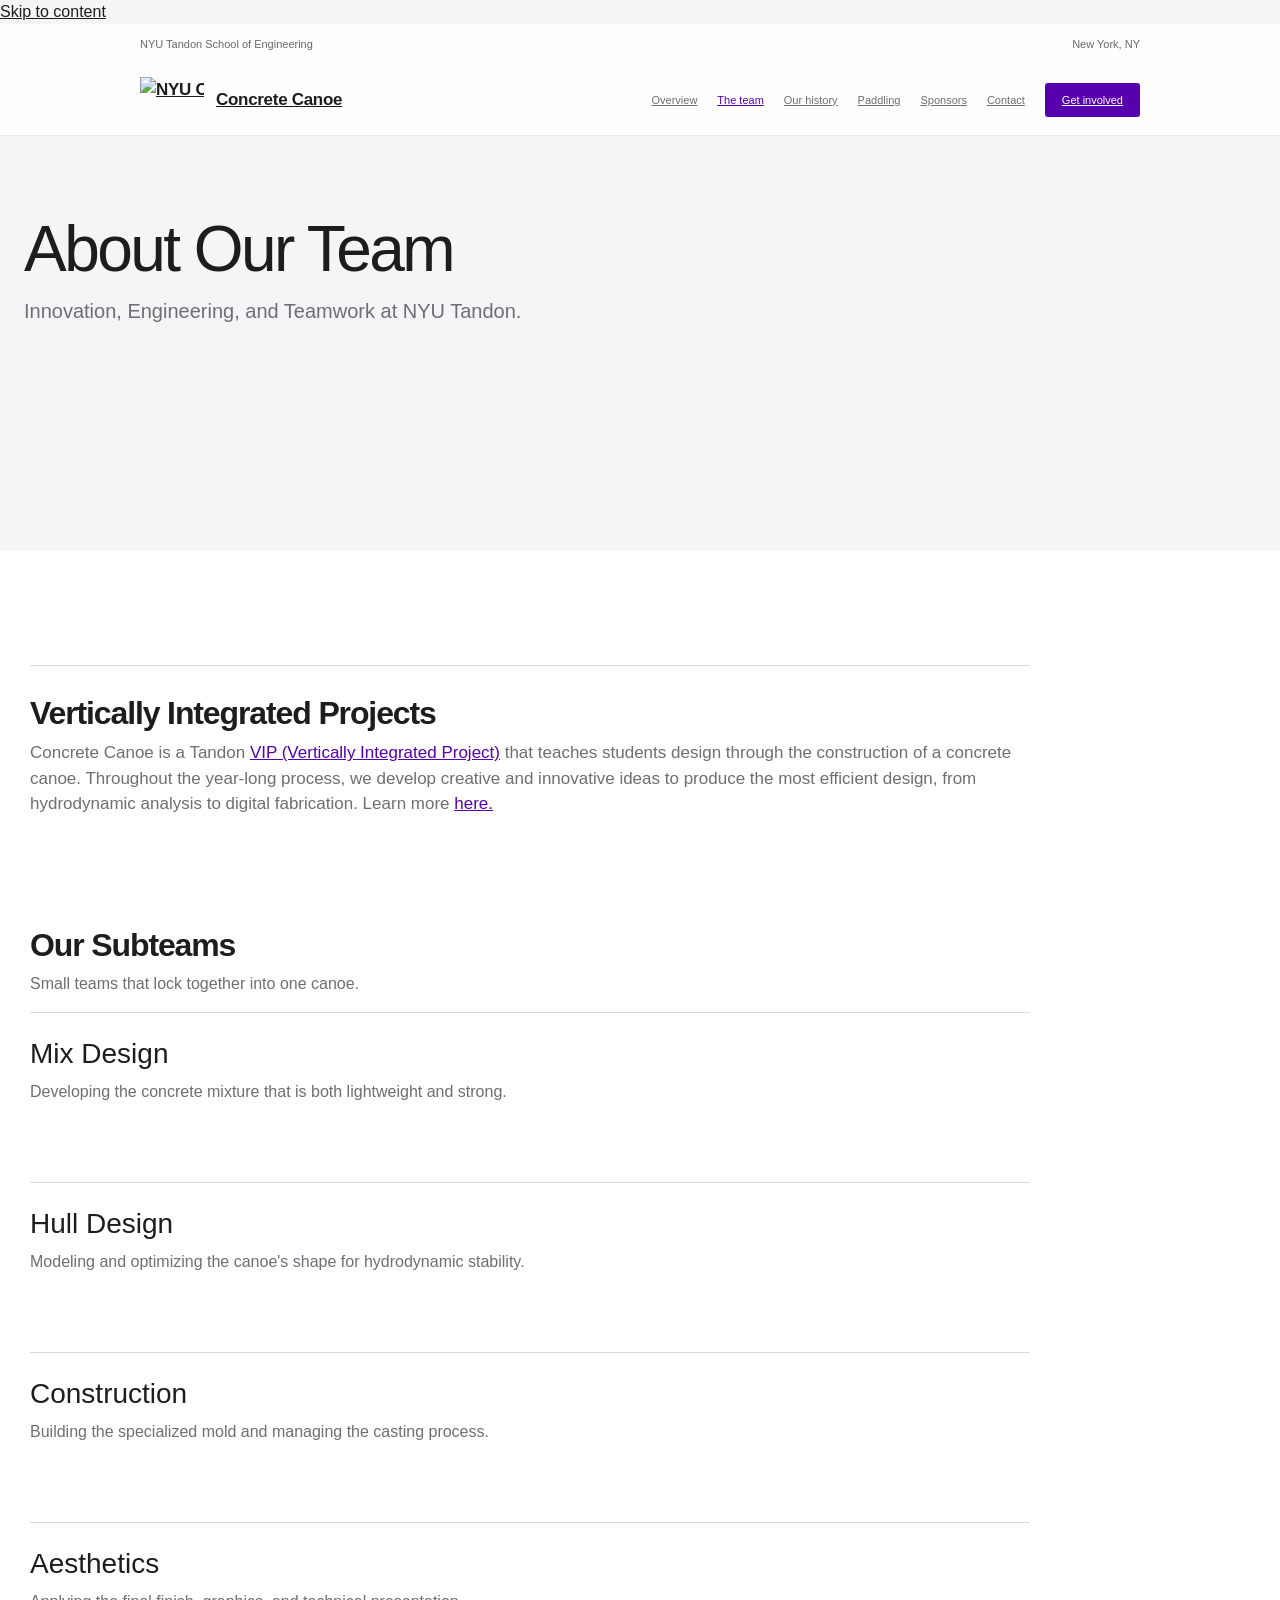
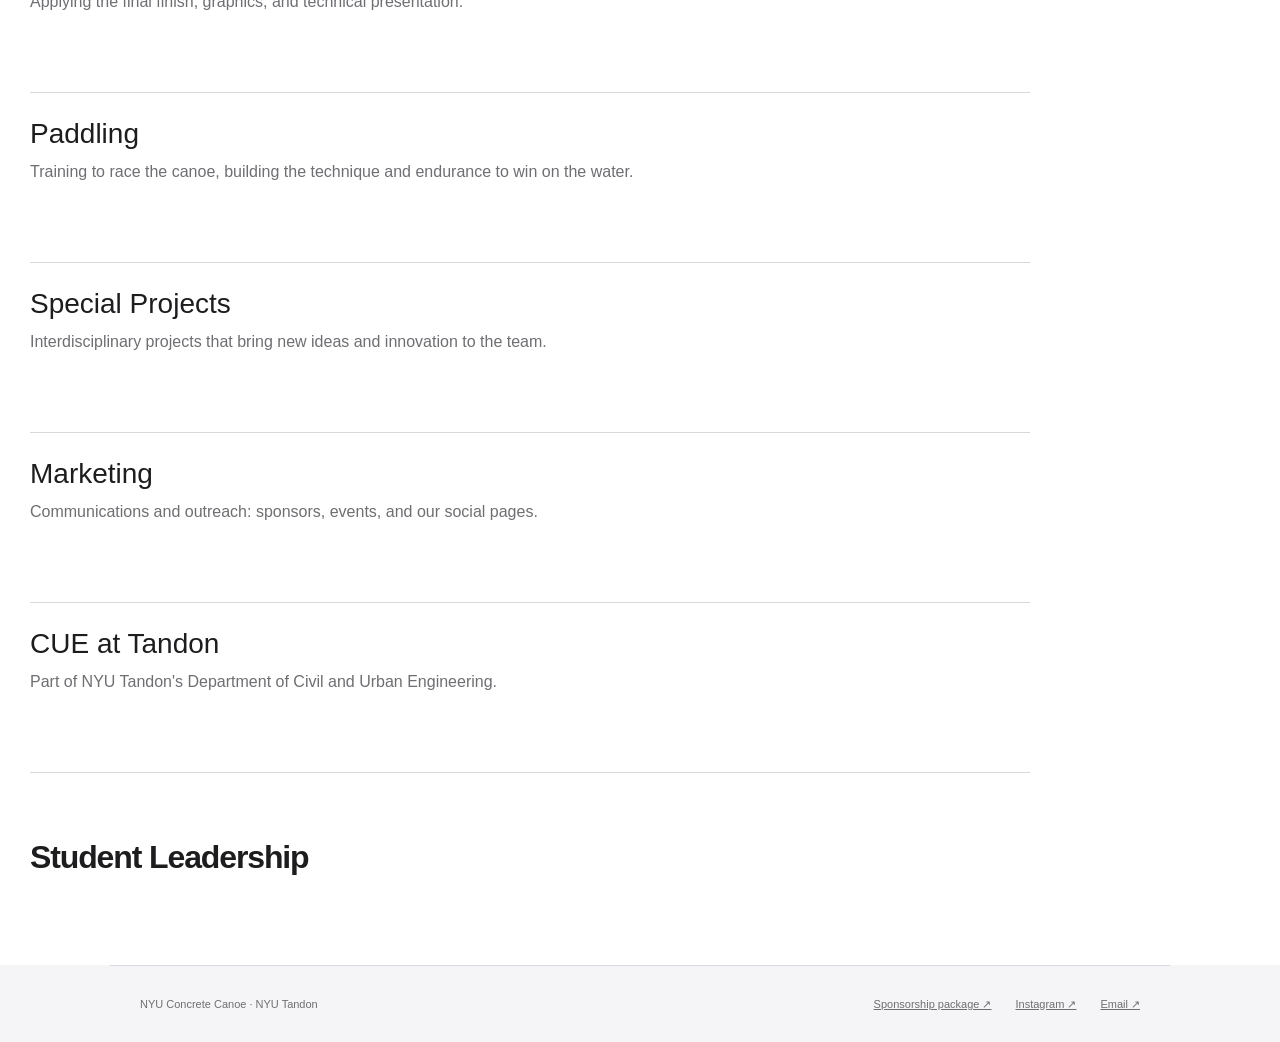
==== about.html @ b156fc3c "Redesign site with blueprint styling and interactive concrete canoe" ====
<!DOCTYPE html>
<html lang="en">

<head>
    <meta charset="utf-8">
    <meta name="viewport" content="width=device-width, initial-scale=1">
    <meta name="author" content="NYU Concrete Canoe Team">
    <meta name="designer" content="Aunirbhan Das">
    <meta name="developer" content="Aunirbhan Das">
    <meta name="description" content="Official website for NYU Concrete Canoe Team">
    <title>About Us | NYU Concrete Canoe</title>
    <link rel="icon" href="assets/img/logo_transparent.png">
    <link rel="apple-touch-icon" href="assets/img/logo_transparent.png">
    <link href="https://cdn.jsdelivr.net/npm/bootstrap@5.3.0/dist/css/bootstrap.min.css" rel="stylesheet">
    <link rel="stylesheet" href="assets/css/style.css?v=3">


<link rel="stylesheet" href="assets/css/redesign.css?v=7">
</head>

<body class="page-other">

    <a class="skip-link" href="#main">Skip to content</a>

    <!-- Navigation -->
    <header class="site-header"><div class="institution"><span>NYU Tandon School of Engineering</span><span>New York, NY</span></div><div class="site-bar"><a class="site-brand" href="index.html"><img src="assets/img/logo_transparent.png" alt="NYU Concrete Canoe team logo" width="64" height="46"><span>Concrete Canoe</span></a><nav class="site-nav" aria-label="Main navigation"><a href="index.html">Overview</a><a href="about.html" aria-current="page">The team</a><a href="timeline.html">Our history</a><a href="paddling-improvement.html">Paddling</a><a href="sponsors.html">Sponsors</a><a href="contact.html">Contact</a></nav><a class="site-join" href="mailto:nyuconcretecanoe@gmail.com">Get involved</a><details class="mobile-menu"><summary>Menu</summary><nav aria-label="Mobile navigation"><a href="index.html">Overview</a><a href="about.html" aria-current="page">The team</a><a href="timeline.html">Our history</a><a href="paddling-improvement.html">Paddling</a><a href="sponsors.html">Sponsors</a><a href="contact.html">Contact</a></nav></details></div></header>

    <main id="main">
        <!-- Hero Header (Top 2/3 transparent) -->
        <section class="hero">
            <h1>About Our Team</h1>
            <p>Innovation, Engineering, and Teamwork at NYU Tandon.</p>
        </section>

        <!-- Parallax Content Screen -->
        <div class="parallax-section">
            <div class="content-wrapper">
                <!-- General Overview -->
                <section style="margin-top: 4rem;">
                    <div class="card">
                        <h2>Vertically Integrated Projects</h2>
                        <p>Concrete Canoe is a Tandon <a
                                href="https://engineering.nyu.edu/research/student-research/vertically-integrated-projects/vip-teams">VIP
                                (Vertically Integrated Project)</a> that teaches students design through the
                            construction of a concrete canoe. Throughout the year-long process, we develop creative and
                            innovative ideas to produce the most efficient design, from hydrodynamic analysis to digital
                            fabrication. Learn more <a
                                href="https://engineering.nyu.edu/research/student-research/vertically-integrated-projects/vip-teams/nyu-concrete-canoe">here.</a>
                        </p>
                    </div>
                </section>

                <!-- Subteams: muted purple blocks (see .puzzle-grid). -->
                <section id="subteams">
                    <h2>Our Subteams</h2>
                    <p class="subteams-lead">Small teams that lock together into one canoe.</p>
                    <div class="puzzle-grid">
                        <div class="puzzle-piece">
                            <span class="piece-bg" aria-hidden="true"></span>
                            <div class="piece-body">
                                <h3>Mix Design</h3>
                                <p>Developing the concrete mixture that is both lightweight and strong.</p>
                            </div>
                        </div>
                        <div class="puzzle-piece">
                            <span class="piece-bg" aria-hidden="true"></span>
                            <div class="piece-body">
                                <h3>Hull Design</h3>
                                <p>Modeling and optimizing the canoe's shape for hydrodynamic stability.</p>
                            </div>
                        </div>
                        <div class="puzzle-piece">
                            <span class="piece-bg" aria-hidden="true"></span>
                            <div class="piece-body">
                                <h3>Construction</h3>
                                <p>Building the specialized mold and managing the casting process.</p>
                            </div>
                        </div>
                        <div class="puzzle-piece">
                            <span class="piece-bg" aria-hidden="true"></span>
                            <div class="piece-body">
                                <h3>Aesthetics</h3>
                                <p>Applying the final finish, graphics, and technical presentation.</p>
                            </div>
                        </div>
                        <div class="puzzle-piece">
                            <span class="piece-bg" aria-hidden="true"></span>
                            <div class="piece-body">
                                <h3>Paddling</h3>
                                <p>Training to race the canoe, building the technique and endurance to win on the water.</p>
                            </div>
                        </div>
                        <div class="puzzle-piece">
                            <span class="piece-bg" aria-hidden="true"></span>
                            <div class="piece-body">
                                <h3>Special Projects</h3>
                                <p>Interdisciplinary projects that bring new ideas and innovation to the team.</p>
                            </div>
                        </div>
                        <div class="puzzle-piece">
                            <span class="piece-bg" aria-hidden="true"></span>
                            <div class="piece-body">
                                <h3>Marketing</h3>
                                <p>Communications and outreach: sponsors, events, and our social pages.</p>
                            </div>
                        </div>
                        <div class="puzzle-piece piece--hero">
                            <span class="piece-bg" aria-hidden="true"></span>
                            <div class="piece-body">
                                <h3>CUE at Tandon</h3>
                                <p>Part of NYU Tandon's Department of Civil and Urban Engineering.</p>
                            </div>
                        </div>
                    </div>
                </section>

                <!-- Faculty Advisor (filled from assets/data/team.json by team.js) -->
                <section id="faculty" hidden>
                    <h2>Faculty Advisor</h2>
                    <div style="max-width: 400px; margin: 0 auto;" id="faculty-container">
                    </div>
                </section>

                <!-- Leadership -->
                <section id="leadership">
                    <h2>Student Leadership</h2>
                    <div class="grid" id="team-container">
                    </div>
                </section>
            </div>
        </div>
    </main>

    <footer class="site-footer"><span>NYU Concrete Canoe · NYU Tandon</span><div><a href="assets/files/sponsorship.pdf" target="_blank" rel="noopener">Sponsorship package ↗</a><a href="https://www.instagram.com/nyuconcretecanoe/">Instagram ↗</a><a href="mailto:nyuconcretecanoe@gmail.com">Email ↗</a></div></footer>


    <script src="https://cdn.jsdelivr.net/npm/bootstrap@5.3.0/dist/js/bootstrap.bundle.min.js"></script>
    <script src="assets/js/team.js?v=3" defer></script>
</body>

</html>
---- assets/css/redesign.css ----
/* Shared visual language from the Coney concept. */
:root{--glass-bg:#fff;--glass-bg-hover:#fafafa;--glass-border:#e5e5e9;--text-light:#1d1d1f;--text-dim:#6e6e73;--shadow:none;--blur-amount:0px}
html{scroll-behavior:smooth;scroll-padding-top:110px}body{background:#f5f5f7;color:#1d1d1f;font-family:-apple-system,BlinkMacSystemFont,'Helvetica Neue',Arial,sans-serif}a,a:visited{color:inherit}a:hover{text-decoration:underline;text-underline-offset:4px}h1,h2,h3,h4,h5,h6{color:#1d1d1f;font-weight:600}p,li{color:#6e6e73;font-weight:400}h1{letter-spacing:-.055em}h2{letter-spacing:-.035em}a:focus-visible,button:focus-visible,input:focus-visible,textarea:focus-visible,summary:focus-visible{outline:2px solid #7d50b6;outline-offset:4px}section{scroll-margin-top:110px}.bg-slideshow{display:none}
.site-header{position:sticky;top:-41px;z-index:1000;background:#ffffffdb;backdrop-filter:blur(20px);border-bottom:1px solid #00000012}.institution{max-width:1060px;margin:auto;padding:12px 30px;display:flex;justify-content:space-between;font-size:11px;color:#68686d;height:41px}.site-bar{max-width:1060px;margin:auto;padding:14px 30px;display:flex;gap:24px;align-items:center;position:relative}.site-brand{font-size:19px;font-weight:600;letter-spacing:-.6px;white-space:nowrap}.site-nav{margin-left:auto;display:flex;gap:20px}.site-header nav{position:static;inset:auto;padding:0;background:none;backdrop-filter:none}.site-nav a{font-size:11px;color:#6e6e73;white-space:nowrap}.site-nav a[aria-current]{color:#5700ad}.site-join,.site-join:visited{background:#5700ad;color:#fff;border-radius:24px;padding:9px 17px;font-size:11px;white-space:nowrap}.site-join:hover{background:#41008a;text-decoration:none}.mobile-menu{display:none}.site-footer{max-width:1060px;margin:auto;display:flex;align-items:center;justify-content:space-between;gap:24px;padding:30px;color:#6e6e73;font-size:11px;border:0;text-align:left}.site-footer div{display:flex;gap:24px}.site-footer a{font-size:11px}.page-other .hero{height:auto;min-height:350px;padding:75px 24px 65px;text-shadow:none}.page-other .hero h1{font-size:clamp(42px,6vw,76px)}.page-other .hero p{font-size:20px;max-width:650px}.parallax-section{background:#fff;padding:50px 0 80px;min-height:0}.content-wrapper{max-width:1060px;padding:0 30px}.page-other section{margin-bottom:65px}.page-other section:last-child{margin-bottom:0}.card{box-shadow:none;border:1px solid #e5e5e9;background:#f5f5f7;animation:none;padding:36px;border-radius:18px}.card:hover{background:#f5f5f7;border-color:#dedee3}.card p{font-size:17px}.card a:not(.btn){color:#5700ad}.card h2{font-size:32px}.card h3{font-size:23px}.btn,.btn:visited,.button,.button:visited{background:#5700ad!important;color:#fff!important;border:0;font-weight:500}.btn:hover,.button:hover{background:#41008a!important;color:#fff!important}.btn{padding:12px 24px;font-size:14px}.card-front,.card-back{background:#f5f5f7;border-color:#e5e5e9;box-shadow:none}.card-back p,.card-back h3{color:#1d1d1f}.card-back p[style]{color:#5700ad!important}.tag,.timeline-year{background:#eee9f5;color:#5700ad;border-color:#e1d7ec}.news-card{background:#f5f5f7;border-color:#e5e5e9;box-shadow:none}.news-card:hover{background:#f5f5f7;border-color:#dedee3}.news-date,.news-section-heading{color:#6e6e73}.news-list li::before{background:#5700ad}.news-link{color:#5700ad!important;border-color:#5700ad}.news-rail:focus-visible,.t-rail:focus-visible{outline-color:#5700ad}.news-card h3{font-size:22px}.news-card p{font-size:15px}.news-card .news-list li{font-size:14px}.news-rail{scrollbar-width:thin;scrollbar-color:#c3b1d6 transparent}.news-rail::-webkit-scrollbar{display:block;height:5px}.puzzle-grid{gap:1px}.piece-bg{background:#eee9f5!important}.piece-body h3{color:#40235f}.piece-body p{color:#635572}.puzzle-piece{animation:none}.card input:not([type=hidden]):not([type=checkbox]),.card textarea{background:#fff!important;border:1px solid #d2d2d7!important;color:#1d1d1f!important}.card input::placeholder,.card textarea::placeholder{color:#86868b}.t-stop::before{background:#d2c4e0!important}.t-marker-year{background:#eee9f5;border-color:#e1d7ec;color:#5700ad}.t-marker::after{background:#5700ad;box-shadow:0 0 0 5px #fff}.t-stop.is-current .t-marker-year{background:#5700ad;color:#fff;border-color:#5700ad}.t-media--empty span{color:#6e6e73}.t-card:hover{border-color:#d2c4e0}.page-home .product-sticky{top:62px}.page-home .product-heading h1{font-weight:600}.page-home .content{padding-top:85px}.page-home .engineering h3{text-align:left}.page-home .product-caption{font-weight:400}.page-home .content .inner>.intro p{font-size:20px}
@media(max-width:900px){.site-nav{display:none}.site-join{margin-left:auto}.mobile-menu{display:block}.mobile-menu summary{font-size:12px;cursor:pointer;padding:8px 0}.mobile-menu nav{position:absolute;top:100%;left:0;right:0;background:#fff;padding:20px 30px;display:grid;gap:18px;border-bottom:1px solid #e5e5e9;box-shadow:0 15px 20px #00000008}.mobile-menu nav a{font-size:14px}.site-footer{align-items:flex-start;flex-direction:column}.site-footer div{flex-wrap:wrap;gap:18px}}
@media(max-width:700px){.institution{padding-inline:22px;font-size:10px}.site-bar{padding-inline:22px;gap:16px}.site-brand{font-size:17px}.site-join{font-size:10px;padding:8px 12px}.page-other .hero{min-height:280px;padding:55px 22px 40px}.page-other .hero p{font-size:17px}.content-wrapper{padding:0 22px}.card{padding:25px}.grid{grid-template-columns:minmax(0,1fr)}.page-other section{margin-bottom:45px}.parallax-section{padding-top:20px}.site-footer{padding-inline:22px}.page-home .product-sticky{top:59px}.page-home .content{padding-top:55px}.page-home .intro h2{font-size:36px}.page-home .content .inner>.intro p{font-size:18px}}
@media(prefers-reduced-motion:reduce){html{scroll-behavior:auto}.page-home .product-sticky{position:static}}
.page-home .intro h2,.page-home .intro p{text-align:left}.page-home .home-section>p{max-width:680px;font-size:18px;line-height:1.6}.page-home .home-section>a:not(.button){color:#5700ad}.site-header a{font-weight:500}.site-header .site-brand{font-weight:600}

/* Editorial engineering layout: flat surfaces, fine rules, measured labels. */
:root{--technical-font:'SFMono-Regular',Consolas,'Liberation Mono',monospace;--rule:#d8d8dd}
.site-brand{display:flex;align-items:center;gap:12px;font-size:17px;letter-spacing:-.3px}
.site-brand img{display:block;width:64px;height:46px;object-fit:contain;flex:none}
.site-bar{padding-block:12px;gap:20px}
.site-join{border-radius:3px}
.page-home .product-sticky{top:72px}
.page-home .product-heading h1{font-size:clamp(64px,8vw,104px);letter-spacing:-.045em;font-weight:500}
.page-other .hero h1{font-size:clamp(40px,5vw,64px);font-weight:500;letter-spacing:-.04em}
.season,.product-caption,.photo figcaption,.news-date,.news-section-heading,.t-marker-year,.timeline-year,.tag,.t-count,.viewer-count{font-family:var(--technical-font);font-weight:400;letter-spacing:.035em}
.season{font-size:11px;text-transform:uppercase}
.product-caption,.photo figcaption{font-size:11px;line-height:1.65;color:#65656b}
.photo figcaption{padding-top:12px;margin-top:0;border-top:1px solid var(--rule)}
.photo img,.carousel-slide img,.simple-carousel,.media-window,.news-embed iframe{border-radius:2px}
.card,.card:hover{border:0;border-top:1px solid var(--rule);border-radius:0;background:transparent;box-shadow:none;padding:28px 0;backdrop-filter:none}
.card h2,.card h3,.card p{text-align:left}
.grid{gap:32px;align-items:start}
.card-front,.card-back{border-radius:0;box-shadow:none;border:0;border-top:1px solid var(--rule);background:#fafafa}
.news-card,.news-card:hover{border:0;border-top:1px solid var(--rule);border-radius:0;background:transparent;box-shadow:none;backdrop-filter:none}
.news-body{padding:24px 0}
.news-body--embed{padding:18px 0}
.news-embed{padding:16px 0 0}
.news-image{border-radius:0}
.news-section-heading{font-size:10px}
.news-date{font-size:11px}
.engineering{gap:32px}
.engineering article{padding-top:20px;border-top:1px solid var(--rule)}
.engineering h3{font-weight:500}
.puzzle-grid{max-width:none;border-radius:0;gap:0;background:transparent;overflow:visible;border-top:1px solid var(--rule)}
.puzzle-piece{min-height:170px;border-bottom:1px solid var(--rule)}
.piece-bg{background:transparent!important}
.piece-body{padding:24px 22px 24px 0;text-align:left;justify-content:flex-start}
.piece-body h3{color:#1d1d1f;font-weight:500;text-align:left}
.piece-body p{color:#6e6e73;text-align:left;line-height:1.6}
.t-card,.t-card:hover{border-radius:0;box-shadow:none;border:0;border-bottom:1px solid var(--rule);background:transparent;backdrop-filter:none}
.t-text{padding-inline:0}
.t-stop.is-current .t-text{padding-inline:0}
.t-marker-year,.timeline-year,.tag{border-radius:2px;background:#f2f2f4;border-color:var(--rule);color:#65656b}
.btn,.button{border-radius:3px}
.site-footer{border-top:1px solid var(--rule)}
@media(max-width:700px){.site-brand{gap:8px;font-size:15px}.site-brand img{width:50px;height:36px}.site-bar{gap:12px}.page-home .product-sticky{top:60px}.page-home .product-heading h1{font-size:76px}.piece-body{padding:22px 16px 22px 0}.card{padding:24px 0}.news-body{padding:20px 0}.site-footer{margin-inline:22px;padding-inline:0}}
@media(max-width:380px){.site-brand span{max-width:90px;white-space:normal;line-height:1.15}.site-join{padding-inline:9px}}
.page-other .content-wrapper>section>h2,.subteams-lead{text-align:left}
#team-container .card img,#faculty-container .card img{border-radius:2px!important}

/* A numbered project log makes the horizontal reading direction explicit. */
.news-heading{display:flex;justify-content:space-between;align-items:flex-end;gap:24px;border-top:1px solid var(--rule);padding-top:20px}
.news-kicker,.news-entry,.news-position{font-family:var(--technical-font);font-size:11px;letter-spacing:.06em;text-transform:uppercase;color:#65656b}
.news-heading h2{margin:10px 0 0;text-align:left}
.news-navigation{display:flex;align-items:center;gap:10px;flex:none}
.news-navigation[hidden]{display:none}
.news-position{margin-right:10px;min-width:54px}
.news-navigation button{width:44px;height:44px;border:1px solid #aaaab2;border-radius:2px;background:#fff;color:#1d1d1f;font-size:22px;cursor:pointer;transition:background .15s}
.news-navigation button:hover:enabled{background:#eee9f5;border-color:#5700ad;color:#5700ad}
.news-navigation button:disabled{opacity:.3;cursor:default}
.page-home .news-instruction{font-size:12px;line-height:1.5;color:#65656b;margin:16px 0 22px;text-align:left}
.news-entry{padding:14px 0;border-bottom:1px solid var(--rule);position:relative}
.news-entry::after{content:'';position:absolute;bottom:-4px;left:0;width:7px;height:7px;border:1px solid #777;background:#fff}
.news-rail{gap:32px;padding-top:0;scroll-snap-type:x mandatory;scrollbar-color:#aaaab2 transparent}
.news-card{flex-basis:min(420px,78vw)}
.news-card--embed{flex-basis:min(552px,84vw)}
.news-card--video{flex-basis:min(560px,84vw)}
@media(max-width:700px){.news-heading{gap:12px;align-items:center}.news-heading h2{font-size:30px}.news-kicker{font-size:9px}.news-navigation{gap:6px}.news-position{margin-right:4px;font-size:10px;min-width:46px}.news-navigation button{width:38px;height:38px}.news-rail{gap:24px}}
.page-home .home-section>p.news-instruction{font-size:12px;line-height:1.5;max-width:none}
.product-render canvas{cursor:grab;touch-action:pan-y;user-select:none;-webkit-user-select:none}
.product-render canvas.is-grabbing{cursor:grabbing}
.product-render canvas:focus-visible{outline:2px solid #7d50b6;outline-offset:-4px}

/* Drawing-sheet hero. The original team mark and interactive hull are retained. */
.page-home{background:#f5f4f0}
.page-home .product-story{height:auto;margin:18px 26px 0;padding-bottom:18px;border-bottom:1px solid #b9b9b6}
.page-home .product-sticky{position:relative;top:auto;border:1px solid #999b99;min-height:620px;background-color:#f5f4f0;background-image:linear-gradient(#747b8410 1px,transparent 1px),linear-gradient(90deg,#747b8410 1px,transparent 1px),linear-gradient(#747b8408 1px,transparent 1px),linear-gradient(90deg,#747b8408 1px,transparent 1px);background-size:80px 80px,80px 80px,16px 16px,16px 16px}
.page-home .product-sticky::before,.page-home .product-sticky::after{content:'+';position:absolute;font:18px var(--technical-font);color:#777;pointer-events:none;left:8px;top:5px}
.page-home .product-sticky::after{left:auto;right:8px;top:auto;bottom:5px}
.page-home .product-heading{text-align:left;padding:26px 30px 0}
.page-home .product-heading h1{text-align:left;margin-top:12px;font-size:clamp(70px,8vw,112px)}
.page-home .season{color:#56595b}
.page-home .product-render{height:clamp(300px,44vw,480px);margin-top:-25px}
.page-home .product-caption{margin:0 24px 22px;color:#53565a}
.drawing-bottom{margin:0 30px 20px;display:flex;justify-content:space-between;align-items:end;gap:24px;text-align:left}
.drawing-views{display:flex;gap:8px;flex-wrap:wrap}
.drawing-views button{padding:9px 14px;background:#f5f4f0;border:1px solid #979a99;color:#444;font:11px var(--technical-font);cursor:pointer}
.drawing-views button[aria-pressed=true]{border-color:#5700ad;color:#5700ad;background:#f3eef7}
.drawing-views button:hover{background:#eae8e5}
.drawing-title{display:grid;grid-template-columns:auto auto auto;border:1px solid #979a99;font:10px var(--technical-font);text-transform:uppercase;letter-spacing:.06em;background:#f5f4f0}
.drawing-title span{padding:10px 14px;border-right:1px solid #979a99;font-weight:400}
.drawing-title span:nth-child(3){border-right:0}
.drawing-title small{grid-column:1/-1;border-top:1px solid #979a99;text-align:center;padding:7px;font-size:9px}
.page-home .content{margin-top:18px;background:#fff}
@media(max-width:700px){.page-home .product-story{margin:12px 12px 0}.page-home .product-sticky{min-height:0}.page-home .product-heading{padding:26px 20px 0}.page-home .product-heading h1{font-size:72px}.page-home .product-render{height:320px;margin-top:0}.page-home .product-caption{font-size:10px;margin-inline:20px}.drawing-bottom{margin-inline:20px;flex-direction:column;align-items:stretch;gap:20px}.drawing-views button{flex:1;padding:10px}.drawing-title span{padding:9px;font-size:9px}}
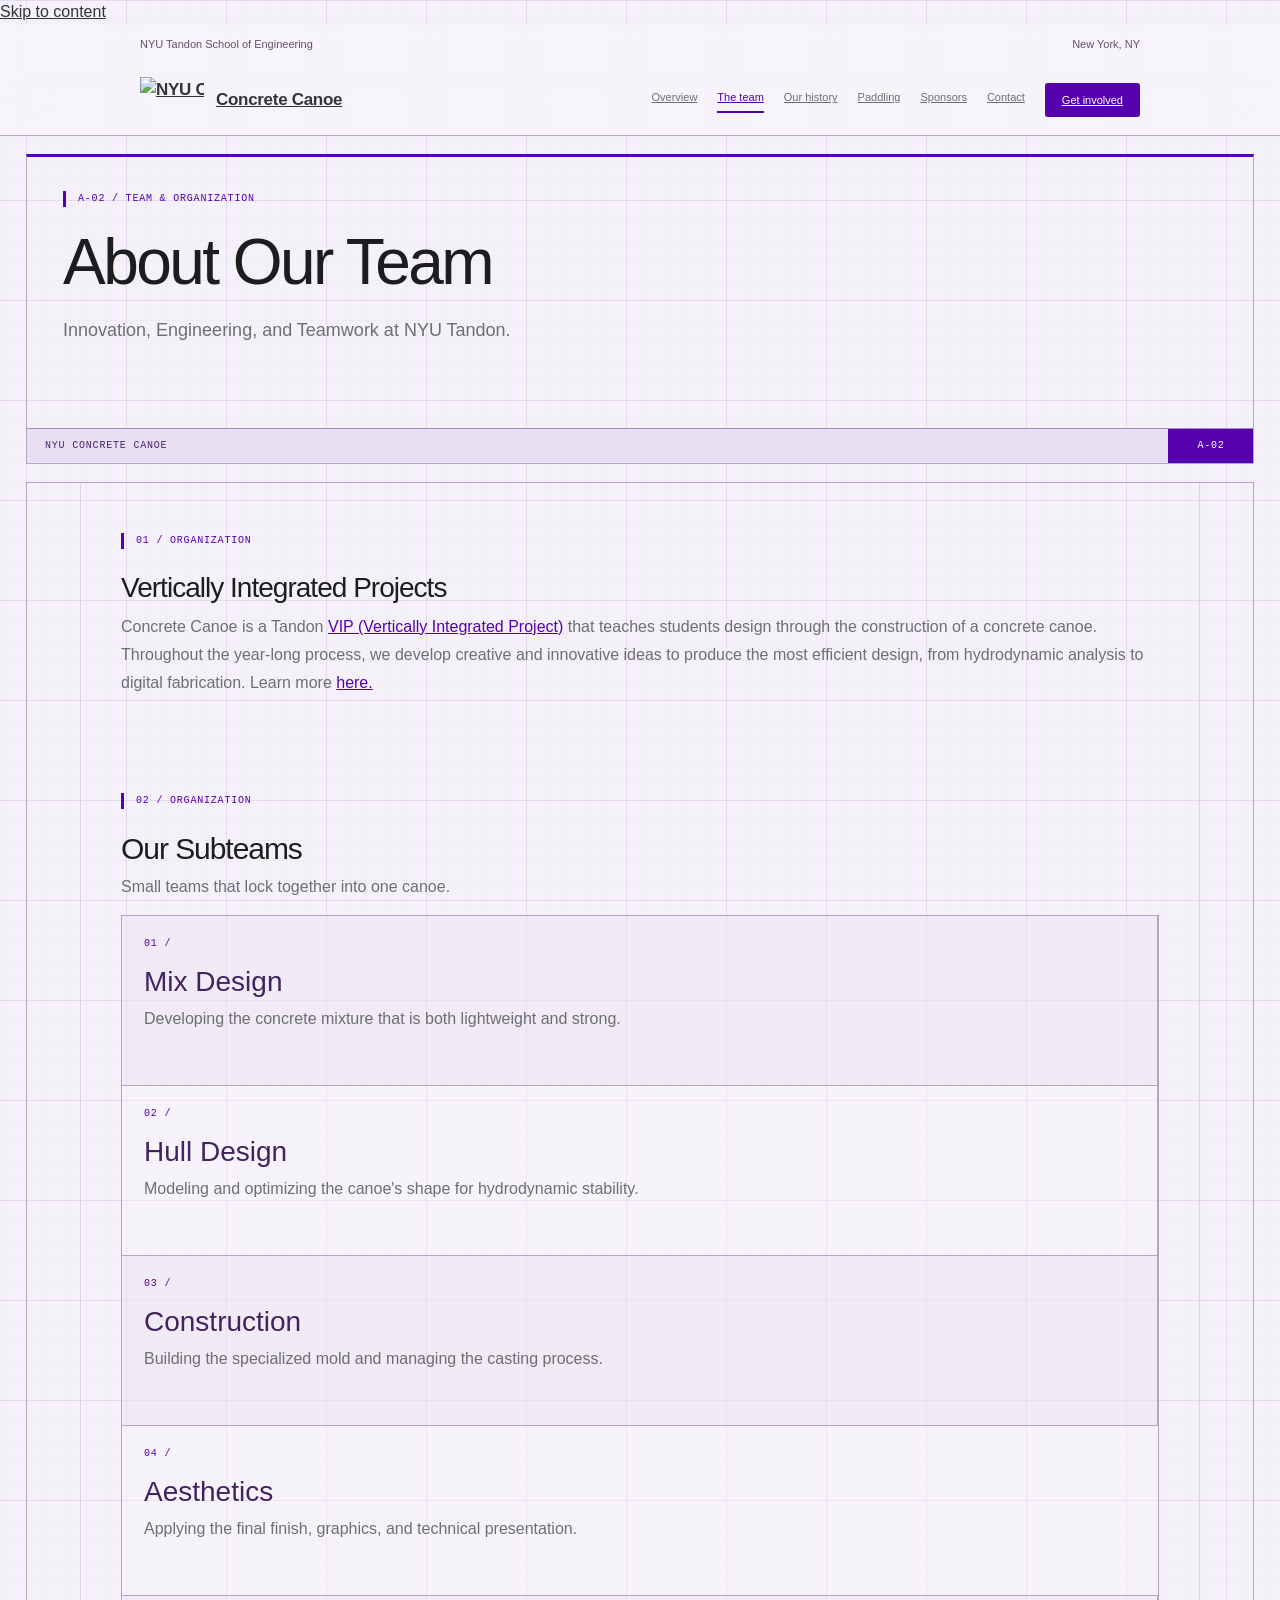
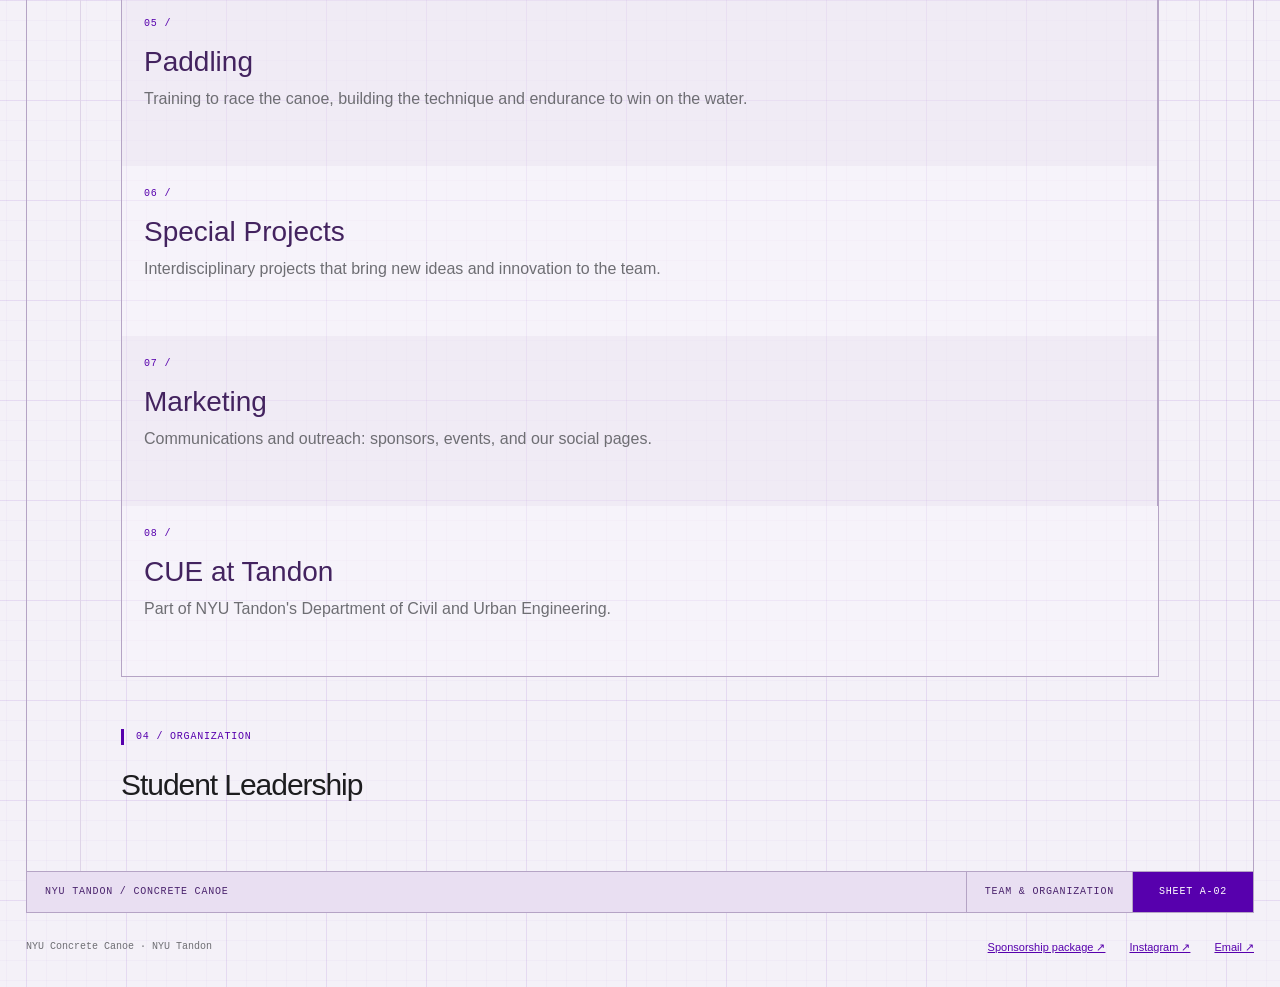
==== commit 0e20fff5: "Extend purple blueprint design across site and update team roster" ====
--- a/about.html
+++ b/about.html
@@ -16,6 +16,7 @@
 
 
 <link rel="stylesheet" href="assets/css/redesign.css?v=7">
+<link rel="stylesheet" href="assets/css/blueprint.css?v=3">
 </head>
 
 <body class="page-other">
@@ -27,10 +28,10 @@
 
     <main id="main">
         <!-- Hero Header (Top 2/3 transparent) -->
-        <section class="hero">
+        <section class="hero blueprint-hero"><div class="sheet-label">A-02 / Team & organization</div>
             <h1>About Our Team</h1>
             <p>Innovation, Engineering, and Teamwork at NYU Tandon.</p>
-        </section>
+        <div class="sheet-hero-meta"><span>NYU Concrete Canoe</span><span>A-02</span></div></section>
 
         <!-- Parallax Content Screen -->
         <div class="parallax-section">
@@ -38,7 +39,7 @@
                 <!-- General Overview -->
                 <section style="margin-top: 4rem;">
                     <div class="card">
-                        <h2>Vertically Integrated Projects</h2>
+                        <div class="sheet-label">01 / Organization</div><h2>Vertically Integrated Projects</h2>
                         <p>Concrete Canoe is a Tandon <a
                                 href="https://engineering.nyu.edu/research/student-research/vertically-integrated-projects/vip-teams">VIP
                                 (Vertically Integrated Project)</a> that teaches students design through the
@@ -52,7 +53,7 @@
 
                 <!-- Subteams: muted purple blocks (see .puzzle-grid). -->
                 <section id="subteams">
-                    <h2>Our Subteams</h2>
+                    <div class="sheet-label">02 / Organization</div><h2>Our Subteams</h2>
                     <p class="subteams-lead">Small teams that lock together into one canoe.</p>
                     <div class="puzzle-grid">
                         <div class="puzzle-piece">
@@ -116,14 +117,14 @@
 
                 <!-- Faculty Advisor (filled from assets/data/team.json by team.js) -->
                 <section id="faculty" hidden>
-                    <h2>Faculty Advisor</h2>
+                    <div class="sheet-label">03 / Organization</div><h2>Faculty Advisor</h2>
                     <div style="max-width: 400px; margin: 0 auto;" id="faculty-container">
                     </div>
                 </section>
 
                 <!-- Leadership -->
                 <section id="leadership">
-                    <h2>Student Leadership</h2>
+                    <div class="sheet-label">04 / Organization</div><h2>Student Leadership</h2>
                     <div class="grid" id="team-container">
                     </div>
                 </section>
@@ -131,7 +132,7 @@
         </div>
     </main>
 
-    <footer class="site-footer"><span>NYU Concrete Canoe · NYU Tandon</span><div><a href="assets/files/sponsorship.pdf" target="_blank" rel="noopener">Sponsorship package ↗</a><a href="https://www.instagram.com/nyuconcretecanoe/">Instagram ↗</a><a href="mailto:nyuconcretecanoe@gmail.com">Email ↗</a></div></footer>
+    <div class="sheet-end"><span>NYU Tandon / Concrete Canoe</span><span>Team & organization</span><span>Sheet A-02</span></div><footer class="site-footer"><span>NYU Concrete Canoe · NYU Tandon</span><div><a href="assets/files/sponsorship.pdf" target="_blank" rel="noopener">Sponsorship package ↗</a><a href="https://www.instagram.com/nyuconcretecanoe/">Instagram ↗</a><a href="mailto:nyuconcretecanoe@gmail.com">Email ↗</a></div></footer>
 
 
     <script src="https://cdn.jsdelivr.net/npm/bootstrap@5.3.0/dist/js/bootstrap.bundle.min.js"></script>
--- a/assets/css/redesign.css
+++ b/assets/css/redesign.css
@@ -98,3 +98,12 @@
 .page-home .content{margin-top:18px;background:#fff}
 @media(max-width:700px){.page-home .product-story{margin:12px 12px 0}.page-home .product-sticky{min-height:0}.page-home .product-heading{padding:26px 20px 0}.page-home .product-heading h1{font-size:72px}.page-home .product-render{height:320px;margin-top:0}.page-home .product-caption{font-size:10px;margin-inline:20px}.drawing-bottom{margin-inline:20px;flex-direction:column;align-items:stretch;gap:20px}.drawing-views button{flex:1;padding:10px}.drawing-title span{padding:9px;font-size:9px}}
 
+
+/* Public introduction: no unreleased hull visualization or project name. */
+.page-home .public-intro{min-height:540px;display:flex;flex-direction:column;justify-content:space-between}
+.page-home .public-intro .product-heading{padding:45px 36px}
+.page-home .public-intro h1{font-size:clamp(56px,7vw,88px);line-height:1.02;letter-spacing:-.045em;margin:24px 0}
+.public-intro-copy{max-width:490px;font-size:19px;line-height:1.6;text-align:left}
+.public-intro .drawing-title{grid-template-columns:auto auto}
+.public-intro .drawing-title span:nth-child(2){border-right:0}
+@media(max-width:700px){.page-home .public-intro{min-height:0}.page-home .public-intro .product-heading{padding:32px 22px}.public-intro-copy{font-size:17px}}
--- a/assets/css/blueprint.css
+++ b/assets/css/blueprint.css
@@ -0,0 +1,160 @@
+/* Shared drawing-sheet system beyond the interactive hull hero. */
+:root{--sheet-paper:#f5f4f0;--sheet-ink:#303536;--sheet-rule:#b8bcb8;--sheet-fine:#d8dbd5;--sheet-grid:linear-gradient(#747b840c 1px,transparent 1px),linear-gradient(90deg,#747b840c 1px,transparent 1px)}
+body.page-home,body.page-other{background:var(--sheet-paper);color:var(--sheet-ink)}
+.sheet-label,.sheet-hero-meta,.sheet-end{font:10px/1.6 var(--technical-font);text-transform:uppercase;letter-spacing:.08em;color:#5a6260}
+.sheet-label{display:block;margin-bottom:22px;text-align:left}
+/* Fine grids are confined to titles and margins; reading areas stay quiet. */
+.page-other .blueprint-hero{position:relative;align-items:flex-start;margin:18px 26px 0;min-height:310px;padding:34px 36px 68px;border:1px solid #999b99;background-color:var(--sheet-paper);background-image:var(--sheet-grid);background-size:20px 20px}
+.blueprint-hero .sheet-label{margin-bottom:22px}
+.page-other .blueprint-hero h1{text-align:left;font-size:clamp(38px,5vw,68px);max-width:1000px;line-height:1.06;margin-bottom:20px}
+.page-other .blueprint-hero p{text-align:left;font-size:18px;max-width:720px;margin-bottom:0}
+.sheet-hero-meta{position:absolute;bottom:0;left:0;right:0;display:flex;justify-content:space-between;border-top:1px solid var(--sheet-rule)}
+.sheet-hero-meta span{padding:9px 18px}
+.sheet-hero-meta span:last-child{border-left:1px solid var(--sheet-rule);min-width:85px;text-align:center}
+/* Content sits inside a consistent sheet border, aligned with the hero. */
+.page-home .content,.page-other .parallax-section{margin:18px 26px 0;border:1px solid var(--sheet-rule);background-color:var(--sheet-paper);background-image:var(--sheet-grid);background-size:20px 20px;padding:0;min-height:0}
+.page-home .content .inner,.page-other .content-wrapper{max-width:1120px;margin:0 auto;padding:50px 40px 60px;background:var(--sheet-paper);border-left:1px solid var(--sheet-fine);border-right:1px solid var(--sheet-fine)}
+.page-other .content-wrapper--wide{max-width:none;padding-inline:28px}
+.page-home .intro{gap:60px;margin-bottom:36px}
+.page-home .intro h2{font-size:clamp(32px,4vw,44px);font-weight:500}
+.page-home .intro p{color:#5e6461}
+.page-home .photo{border:1px solid var(--sheet-rule)}
+.page-home .photo img{border-radius:0}
+.page-home .photo figcaption{padding:12px 16px;border-top:1px solid var(--sheet-rule)}
+.discipline-label{margin:44px 0 0}
+.page-home .engineering{padding-top:18px;gap:0;border-bottom:1px solid var(--sheet-rule);counter-reset:discipline}
+.engineering article{padding:24px 24px 28px;border-top:1px solid var(--sheet-rule);border-right:1px solid var(--sheet-rule);counter-increment:discipline}
+.engineering article:first-child{padding-left:0}
+.engineering article:last-child{border-right:0;padding-right:0}
+.engineering article h3::before{content:'0' counter(discipline) ' / ';font:10px var(--technical-font);color:#6d7470;display:block;margin-bottom:18px;letter-spacing:.08em}
+.page-home .home-section{padding-top:44px}
+.page-home .home-section:not(#announcements){margin-top:40px;border-top:1px solid var(--sheet-rule)}
+.page-home .home-section h2{font-size:clamp(28px,3.5vw,38px);font-weight:500}
+.page-home .home-section>p{font-size:17px;line-height:1.7}
+.page-home .support{padding-top:30px;padding-bottom:0}
+.page-home .support p{font-size:16px;max-width:440px}
+.page-home .support .button{font-family:var(--technical-font);font-size:11px}
+/* Components use the same linework and column rhythm as the drawing sheet. */
+.page-other .content-wrapper>section{margin-top:0!important;margin-bottom:52px}
+.page-other .content-wrapper>section:last-child{margin-bottom:0}
+.page-other h2{font-weight:500;font-size:30px}
+.page-other .card{border-top-color:var(--sheet-rule)}
+.page-other .card h2{font-size:28px}
+.page-other .card p{font-size:16px;line-height:1.75}
+.page-other .content-wrapper>section>.card{border-top:0;padding-top:0}
+.page-other .content-wrapper>section>.card>.sheet-label{padding-top:0}
+.page-other .grid{gap:28px;grid-template-columns:repeat(auto-fit,minmax(min(260px,100%),1fr))}
+#team-container .card{margin-bottom:0}
+#team-container .card img{aspect-ratio:4/5;object-fit:cover;border:1px solid var(--sheet-rule)}
+#team-container .card h3{font-size:21px}
+#team-container .card p{font:11px/1.6 var(--technical-font);color:#616862}
+.puzzle-grid{border:1px solid var(--sheet-rule);counter-reset:subteam}
+.puzzle-piece{border-bottom:1px solid var(--sheet-rule);border-right:1px solid var(--sheet-rule);counter-increment:subteam}
+.puzzle-piece:nth-child(4n){border-right:0}
+.puzzle-piece:nth-last-child(-n+4){border-bottom:0}
+.piece-body{padding:22px}
+.piece-body h3::before{content:'0' counter(subteam) ' /';display:block;font:10px var(--technical-font);letter-spacing:.08em;color:#727971;margin-bottom:16px}
+#sponsor-grid{margin-top:32px;gap:20px}
+.card-front,.card-back{border:1px solid var(--sheet-rule);background:#faf9f6}
+.card-back h3{font-size:23px}
+.news-heading{border-top:0;padding-top:0}
+.news-rail{margin-top:26px}
+.news-entry{background-image:repeating-linear-gradient(90deg,transparent,transparent 15px,#a7afa650 15px,#a7afa650 16px);background-size:100% 5px;background-position:left bottom;background-repeat:no-repeat;border-color:var(--sheet-rule)}
+.news-card{border-color:var(--sheet-rule)}
+.news-navigation button{background:var(--sheet-paper);border-color:#8d958d}
+.archive-label{margin-bottom:10px}
+.t-rail{padding-bottom:20px}
+.t-stop::before{background:var(--sheet-rule)!important}
+.t-marker-year{background:var(--sheet-paper);border-color:var(--sheet-rule)}
+.t-marker::after{border-radius:0;width:7px;height:7px;background:#646e66;box-shadow:0 0 0 5px var(--sheet-paper)}
+.t-card{border:1px solid var(--sheet-rule);background:var(--sheet-paper)}
+.t-text,.t-stop.is-current .t-text{padding:22px}
+.t-stop.is-current .t-marker-year{background:#5700ad;color:#fff}
+.tag{background:transparent;border-color:var(--sheet-rule);font-size:10px}
+.card iframe{border:1px solid var(--sheet-rule)!important;border-radius:0!important;background:#fff}
+.media-window{border-radius:0;border-color:var(--sheet-rule)}
+#contactForm{margin-top:24px}
+#contactForm label{font-family:var(--technical-font);font-size:11px!important;text-transform:uppercase;letter-spacing:.04em}
+.card #contactForm input:not([type=hidden]):not([type=checkbox]),.card #contactForm textarea{border-radius:0!important;background:#faf9f6!important;border-color:#b8bcb8!important}
+#contactForm .btn{border-radius:0}
+/* A compact title strip closes every sheet, like a drawing index. */
+.sheet-end{margin:0 26px;display:grid;grid-template-columns:1fr auto auto;border:1px solid var(--sheet-rule);border-top:0}
+.sheet-end span{padding:12px 18px;border-right:1px solid var(--sheet-rule)}
+.sheet-end span:last-child{border-right:0;min-width:120px;text-align:center}
+.site-footer{max-width:none;margin:0 26px;padding:26px 0 32px;border-top:0}
+.site-footer>span{font-family:var(--technical-font);font-size:10px}
+@media(min-width:1600px){.page-home .content .inner,.page-other .content-wrapper:not(.content-wrapper--wide){max-width:1240px;padding-inline:60px}}
+@media(max-width:900px){.page-home .intro{gap:30px}.engineering article{padding-inline:18px}.puzzle-grid{grid-template-columns:repeat(2,1fr)}.puzzle-piece:nth-child(4n){border-right:1px solid var(--sheet-rule)}.puzzle-piece:nth-child(2n){border-right:0}.puzzle-piece:nth-last-child(-n+4){border-bottom:1px solid var(--sheet-rule)}.puzzle-piece:nth-last-child(-n+2){border-bottom:0}}
+@media(max-width:700px){.page-other .blueprint-hero{margin:12px 12px 0;padding:28px 22px 64px;min-height:260px}.blueprint-hero .sheet-label{font-size:9px;letter-spacing:.06em}.page-other .blueprint-hero h1{font-size:38px}.page-other .blueprint-hero p{font-size:16px}.page-home .content,.page-other .parallax-section{margin:12px 12px 0}.page-home .content .inner,.page-other .content-wrapper{padding:30px 20px 38px;border-inline:0}.page-home .engineering{grid-template-columns:1fr;padding-top:14px}.engineering article,.engineering article:first-child,.engineering article:last-child{border-right:0;padding:22px 0}.engineering article h3::before{display:inline;margin-right:10px}.page-home .home-section{padding-top:30px}.page-home .home-section:not(#announcements){margin-top:30px}.page-home .support{gap:20px}.page-other .content-wrapper>section{margin-bottom:36px}.sheet-end{margin-inline:12px;grid-template-columns:1fr auto;font-size:9px}.sheet-end span{padding:10px}.sheet-end span:nth-child(2){display:none}.sheet-end span:last-child{min-width:95px}.site-footer{margin-inline:22px}.page-other .content-wrapper--wide{padding-inline:14px}.piece-body{padding:18px 14px}.piece-body p{font-size:13px}.t-text,.t-stop.is-current .t-text{padding:18px}.page-other .grid{grid-template-columns:minmax(0,1fr)}#team-container{grid-template-columns:repeat(2,minmax(0,1fr));gap:18px}#team-container .card h3{font-size:18px}.sheet-label{font-size:9px}}
+
+/* NYU purple ties the drawing sheets together without tinting body copy. */
+:root{--nyu-purple:#5700ad;--sheet-rule:#b5a4c5;--sheet-fine:#ded4e7;--sheet-grid:linear-gradient(#5700ad0b 1px,transparent 1px),linear-gradient(90deg,#5700ad0b 1px,transparent 1px)}
+.sheet-label,.news-kicker,.season{color:var(--nyu-purple)!important}
+.sheet-label{border-left:3px solid var(--nyu-purple);padding-left:12px}
+.sheet-hero-meta{border-top-color:#a48abf;background:#eee7f4;color:#4a236d}
+.sheet-hero-meta span:last-child{background:var(--nyu-purple);color:#fff;border-left-color:var(--nyu-purple)}
+.page-other .blueprint-hero{border-top:3px solid var(--nyu-purple);border-color:#b5a4c5;border-top-color:var(--nyu-purple)}
+.page-home .product-sticky{border-top:3px solid var(--nyu-purple);border-color:#b5a4c5;border-top-color:var(--nyu-purple);background-image:linear-gradient(#5700ad0e 1px,transparent 1px),linear-gradient(90deg,#5700ad0e 1px,transparent 1px),linear-gradient(#5700ad06 1px,transparent 1px),linear-gradient(90deg,#5700ad06 1px,transparent 1px)}
+.drawing-title{border-color:#a48abf;background:#eee7f4;color:#4a236d}
+.drawing-title span{border-color:#b5a4c5}
+.drawing-title small{border-top-color:#b5a4c5;background:var(--nyu-purple);color:#fff}
+.drawing-views button{border-color:#b5a4c5;color:#4a236d}
+.drawing-views button[aria-pressed=true]{background:var(--nyu-purple);color:#fff;border-color:var(--nyu-purple)}
+.drawing-views button:hover{background:#e8ddf0;color:#5700ad}
+.site-nav a[aria-current=page]{box-shadow:0 2px 0 var(--nyu-purple);padding-bottom:5px}
+.engineering article h3::before,.piece-body h3::before{color:var(--nyu-purple)}
+.puzzle-piece{background:#f0eaf4}
+.puzzle-piece:nth-child(even){background:#f5f1f7}
+.piece-body h3{color:#43235f}
+.news-entry{color:var(--nyu-purple);border-bottom-color:#b5a4c5}
+.news-entry::after{border-color:var(--nyu-purple);background:var(--nyu-purple)}
+.news-position{color:var(--nyu-purple)}
+.news-navigation button{border-color:#a48abf;color:var(--nyu-purple)}
+.news-navigation button:enabled:hover{background:var(--nyu-purple);color:#fff}
+.t-marker-year{color:var(--nyu-purple);border-color:#b5a4c5}
+.t-marker::after{background:var(--nyu-purple)}
+.page-home .support{border-top:2px solid var(--nyu-purple)!important}
+.sheet-end{background:#eee7f4;color:#4a236d}
+.sheet-end span:last-child{background:var(--nyu-purple);color:#fff}
+#contactForm label{color:#4a236d!important}
+#contactForm input:focus,#contactForm textarea:focus{border-color:var(--nyu-purple)!important}
+.site-footer a{color:#5700ad}
+
+/* Continuous drafting paper, including the reading areas and page gutters. */
+:root{
+  --sheet-paper:#f4f1f8;
+  --draft-grid:linear-gradient(#5700ad12 1px,transparent 1px),linear-gradient(90deg,#5700ad12 1px,transparent 1px),linear-gradient(#5700ad06 1px,transparent 1px),linear-gradient(90deg,#5700ad06 1px,transparent 1px);
+  --draft-grid-size:100px 100px,100px 100px,20px 20px,20px 20px;
+}
+body.page-home,body.page-other{
+  background-color:var(--sheet-paper);
+  background-image:var(--draft-grid);
+  background-size:var(--draft-grid-size);
+  background-position:26px 0;
+}
+.page-home .content,.page-other .parallax-section{
+  background:transparent;
+}
+.page-home .content .inner,.page-other .content-wrapper{
+  background:transparent;
+}
+.page-other .blueprint-hero,.page-home .product-sticky{
+  background-color:transparent;
+  background-image:var(--draft-grid);
+  background-size:var(--draft-grid-size);
+}
+.site-header{background:#f7f4fbeF;border-bottom-color:#b5a4c5}
+.institution{color:#60526d}
+.site-footer{background:transparent}
+.puzzle-piece{background:#eee6f480}
+.puzzle-piece:nth-child(even){background:#f7f3fa70}
+.news-card,.news-card:hover{background:#f8f5fb80}
+.news-body{padding-inline:12px}
+.news-body--embed{padding-inline:12px}
+.card-front,.card-back{background:#f7f3fa}
+.sheet-end,.sheet-hero-meta,.drawing-title{background:#e9dff2}
+.drawing-views button{background:#f7f3fa}
+.drawing-views button[aria-pressed=true]{background:#5700ad;color:#fff}
+@media(max-width:700px){body.page-home,body.page-other{background-position:12px 0}.news-body,.news-body--embed{padding-inline:10px}}
+/* Inherit one continuous grid rather than overlaying two misaligned grids. */
+.page-other .blueprint-hero,.page-home .product-sticky{background-image:none}
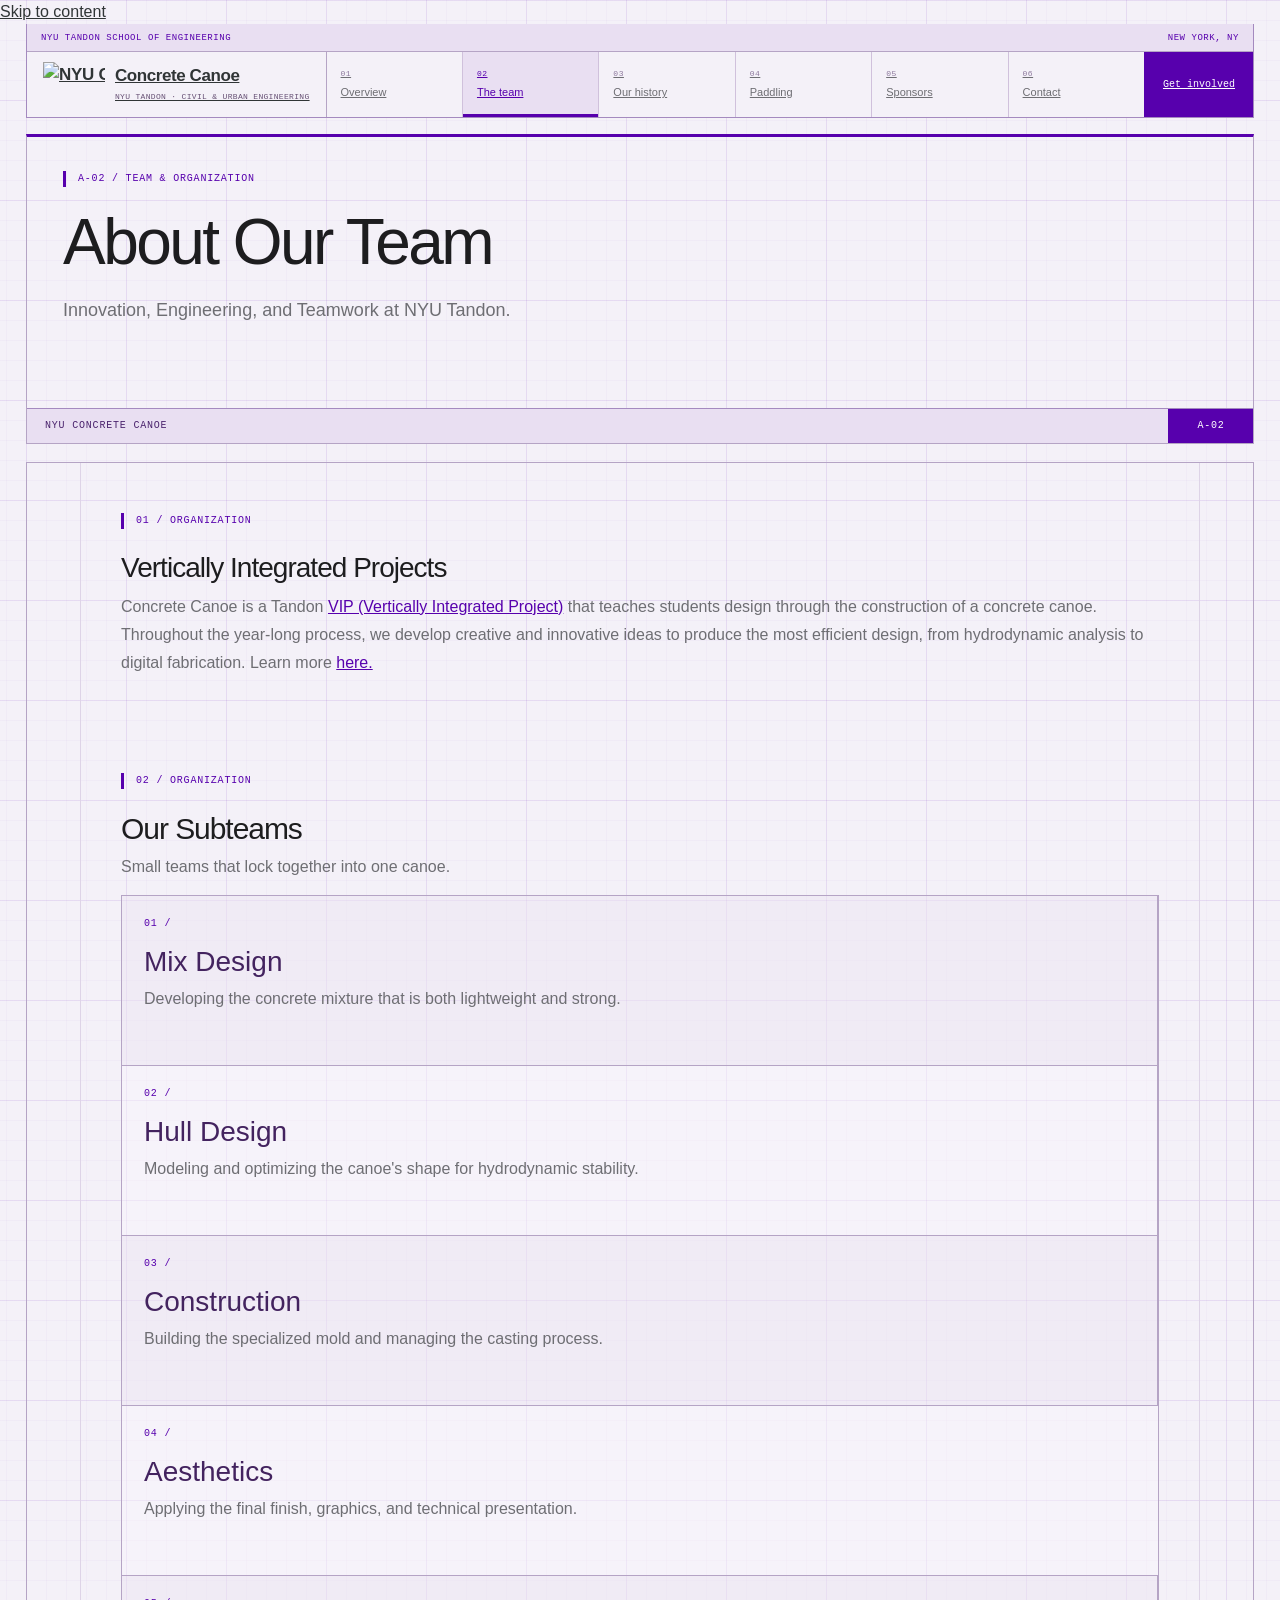
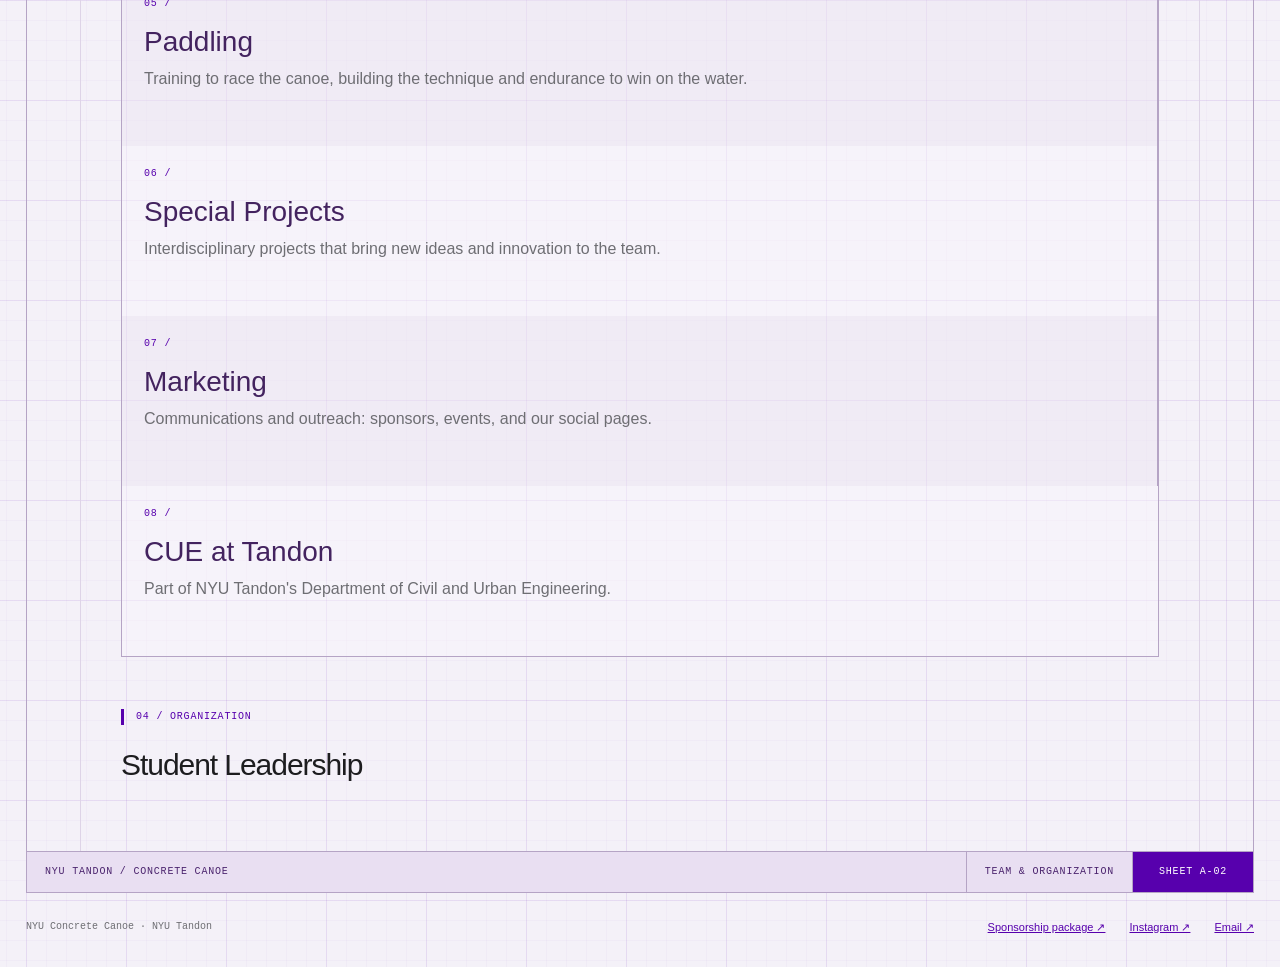
==== commit fbc021e4: "Align header with blueprint design and preserve vertical page scrolling" ====
--- a/about.html
+++ b/about.html
@@ -16,7 +16,7 @@
 
 
 <link rel="stylesheet" href="assets/css/redesign.css?v=7">
-<link rel="stylesheet" href="assets/css/blueprint.css?v=3">
+<link rel="stylesheet" href="assets/css/blueprint.css?v=4">
 </head>
 
 <body class="page-other">
@@ -24,7 +24,7 @@
     <a class="skip-link" href="#main">Skip to content</a>
 
     <!-- Navigation -->
-    <header class="site-header"><div class="institution"><span>NYU Tandon School of Engineering</span><span>New York, NY</span></div><div class="site-bar"><a class="site-brand" href="index.html"><img src="assets/img/logo_transparent.png" alt="NYU Concrete Canoe team logo" width="64" height="46"><span>Concrete Canoe</span></a><nav class="site-nav" aria-label="Main navigation"><a href="index.html">Overview</a><a href="about.html" aria-current="page">The team</a><a href="timeline.html">Our history</a><a href="paddling-improvement.html">Paddling</a><a href="sponsors.html">Sponsors</a><a href="contact.html">Contact</a></nav><a class="site-join" href="mailto:nyuconcretecanoe@gmail.com">Get involved</a><details class="mobile-menu"><summary>Menu</summary><nav aria-label="Mobile navigation"><a href="index.html">Overview</a><a href="about.html" aria-current="page">The team</a><a href="timeline.html">Our history</a><a href="paddling-improvement.html">Paddling</a><a href="sponsors.html">Sponsors</a><a href="contact.html">Contact</a></nav></details></div></header>
+    <header class="site-header"><div class="institution"><span>NYU Tandon School of Engineering</span><span>New York, NY</span></div><div class="site-bar"><a class="site-brand" href="index.html"><img src="assets/img/logo_transparent.png" alt="NYU Concrete Canoe team logo" width="64" height="46"><span class="brand-title">Concrete Canoe<small>NYU Tandon · Civil &amp; Urban Engineering</small></span></a><nav class="site-nav" aria-label="Main navigation"><a href="index.html"><span class="nav-index" aria-hidden="true">01</span>Overview</a><a href="about.html" aria-current="page"><span class="nav-index" aria-hidden="true">02</span>The team</a><a href="timeline.html"><span class="nav-index" aria-hidden="true">03</span>Our history</a><a href="paddling-improvement.html"><span class="nav-index" aria-hidden="true">04</span>Paddling</a><a href="sponsors.html"><span class="nav-index" aria-hidden="true">05</span>Sponsors</a><a href="contact.html"><span class="nav-index" aria-hidden="true">06</span>Contact</a></nav><a class="site-join" href="mailto:nyuconcretecanoe@gmail.com">Get involved</a><details class="mobile-menu"><summary>Menu</summary><nav aria-label="Mobile navigation"><a href="index.html"><span class="nav-index" aria-hidden="true">01</span>Overview</a><a href="about.html" aria-current="page"><span class="nav-index" aria-hidden="true">02</span>The team</a><a href="timeline.html"><span class="nav-index" aria-hidden="true">03</span>Our history</a><a href="paddling-improvement.html"><span class="nav-index" aria-hidden="true">04</span>Paddling</a><a href="sponsors.html"><span class="nav-index" aria-hidden="true">05</span>Sponsors</a><a href="contact.html"><span class="nav-index" aria-hidden="true">06</span>Contact</a></nav></details></div></header>
 
     <main id="main">
         <!-- Hero Header (Top 2/3 transparent) -->
--- a/assets/css/blueprint.css
+++ b/assets/css/blueprint.css
@@ -158,3 +158,35 @@
 @media(max-width:700px){body.page-home,body.page-other{background-position:12px 0}.news-body,.news-body--embed{padding-inline:10px}}
 /* Inherit one continuous grid rather than overlaying two misaligned grids. */
 .page-other .blueprint-hero,.page-home .product-sticky{background-image:none}
+
+/* The navigation is the title band of the drawing set. */
+.site-header{top:0;margin:0 26px;position:sticky;border:1px solid #a48abf;border-top:0;background:#f4f1f8f5;backdrop-filter:blur(16px)}
+.institution{max-width:none;height:28px;padding:5px 14px;font:9px/18px var(--technical-font);text-transform:uppercase;letter-spacing:.06em;border-bottom:1px solid #b5a4c5;color:#5700ad;background:#e9dff2}
+.site-bar{max-width:none;padding:0;gap:0;align-items:stretch}
+.site-brand{padding:10px 16px;gap:10px;border-right:1px solid #b5a4c5;flex:none}
+.site-brand img{width:62px;height:45px}
+.brand-title{font-size:17px;letter-spacing:-.025em;line-height:1.2}
+.brand-title small{display:block;font:8px/1.5 var(--technical-font);text-transform:uppercase;letter-spacing:.04em;color:#675175;margin-top:5px;white-space:normal;max-width:210px}
+.site-nav{margin-left:auto;align-items:stretch;gap:0;flex:1;justify-content:flex-end}
+.site-nav a{display:flex;flex-direction:column;justify-content:center;gap:8px;padding:13px 14px;border-left:1px solid #d0c1dc;font-size:11px;line-height:1.2;position:relative}
+.site-nav a:first-child{border-left:0}
+.nav-index{font:8px/1 var(--technical-font);color:#8c789c;letter-spacing:.06em;display:block}
+.site-nav a[aria-current=page]{padding-bottom:13px;box-shadow:inset 0 -3px #5700ad;background:#e9dff2;color:#5700ad}
+.site-nav a[aria-current=page] .nav-index{color:#5700ad}
+.site-nav a:hover{background:#eee6f4;text-decoration:none}
+.site-join,.site-join:visited{display:flex;align-items:center;justify-content:center;padding:14px 18px;border-radius:0;font:10px var(--technical-font);border-left:1px solid #5700ad;white-space:nowrap}
+.page-home .product-story,.page-other .blueprint-hero{margin-top:16px}
+.mobile-menu{padding:0 16px;align-self:stretch;border-left:1px solid #b5a4c5}
+.mobile-menu summary{display:flex;align-items:center;height:100%;font:11px var(--technical-font);list-style:none}
+.mobile-menu summary::-webkit-details-marker{display:none}
+.mobile-menu summary::after{content:'+';margin-left:12px;color:#5700ad;font-size:17px}
+.mobile-menu[open] summary::after{content:'−'}
+.mobile-menu nav{border:1px solid #a48abf;border-top:0;background:#f4f1f8!important}
+.mobile-menu nav a{display:flex;gap:14px;align-items:center;padding:12px 0;border-bottom:1px solid #ded4e7}
+.mobile-menu nav a:last-child{border-bottom:0}
+.mobile-menu nav a[aria-current=page]{color:#5700ad}
+@media(max-width:1150px) and (min-width:901px){.site-brand{padding-inline:12px}.brand-title{font-size:15px}.brand-title small{font-size:7px;max-width:160px}.site-brand img{width:50px;height:38px}.site-nav a{padding-inline:10px}.site-join{padding-inline:12px;font-size:9px}}
+@media(max-width:900px){.site-nav{display:none}.site-brand{border-right:0;flex:1}.site-join{margin-left:0}.mobile-menu{display:block}.mobile-menu nav{left:-1px;right:-1px;top:100%;padding:10px 20px;gap:0}}
+@media(max-width:700px){.site-header{margin-inline:12px}.institution{padding-inline:10px;font-size:8px;letter-spacing:0}.site-brand{padding:10px;gap:8px}.site-brand img{width:44px;height:32px}.brand-title{font-size:14px}.brand-title small{font-size:7px;max-width:145px;line-height:1.4}.site-join{padding:10px;font-size:9px}.mobile-menu{padding-inline:10px}.mobile-menu summary{font-size:10px}.mobile-menu summary::after{margin-left:5px}.page-home .product-story,.page-other .blueprint-hero{margin-top:12px}}
+@media(max-width:380px){.brand-title small{max-width:112px;font-size:6px}.site-brand img{width:36px;height:28px}.site-brand{gap:6px;padding-inline:7px}.brand-title{font-size:13px}.site-join{padding-inline:8px;font-size:8px}}
+.site-nav a{flex:1}
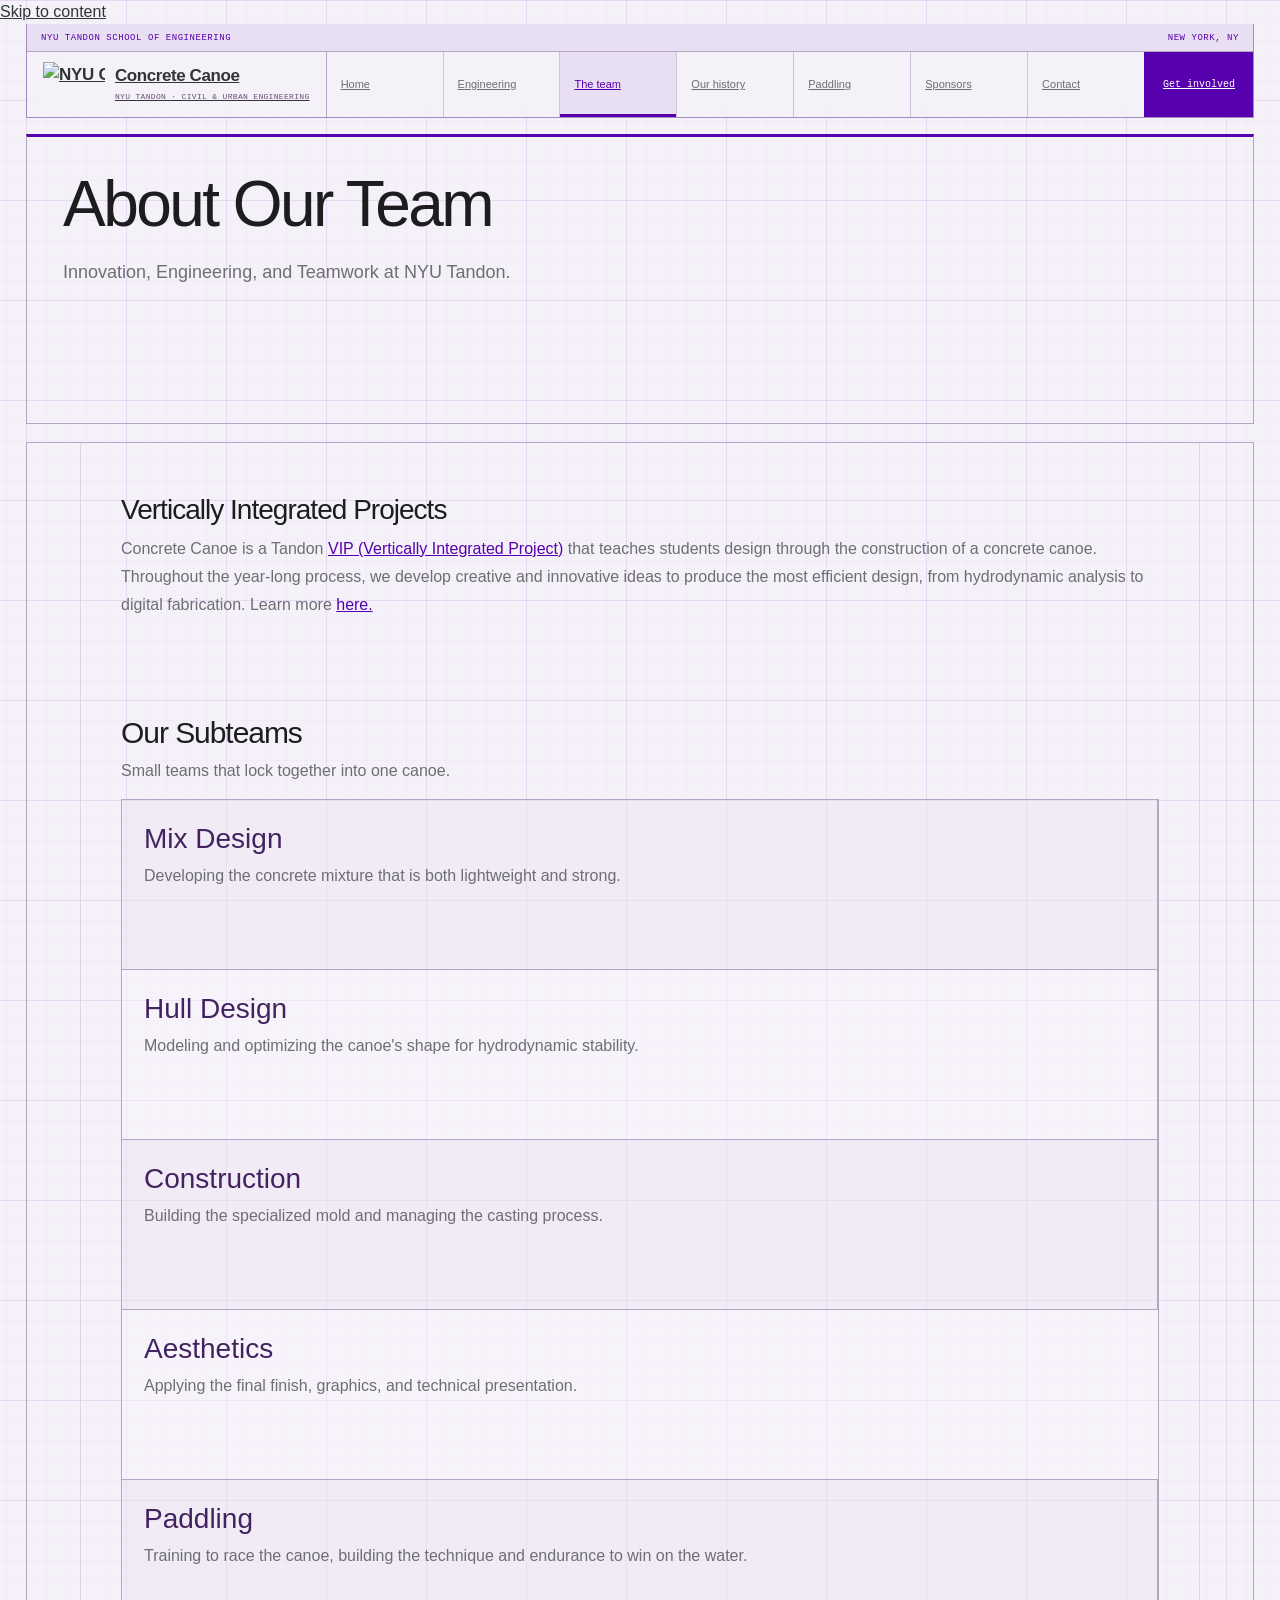
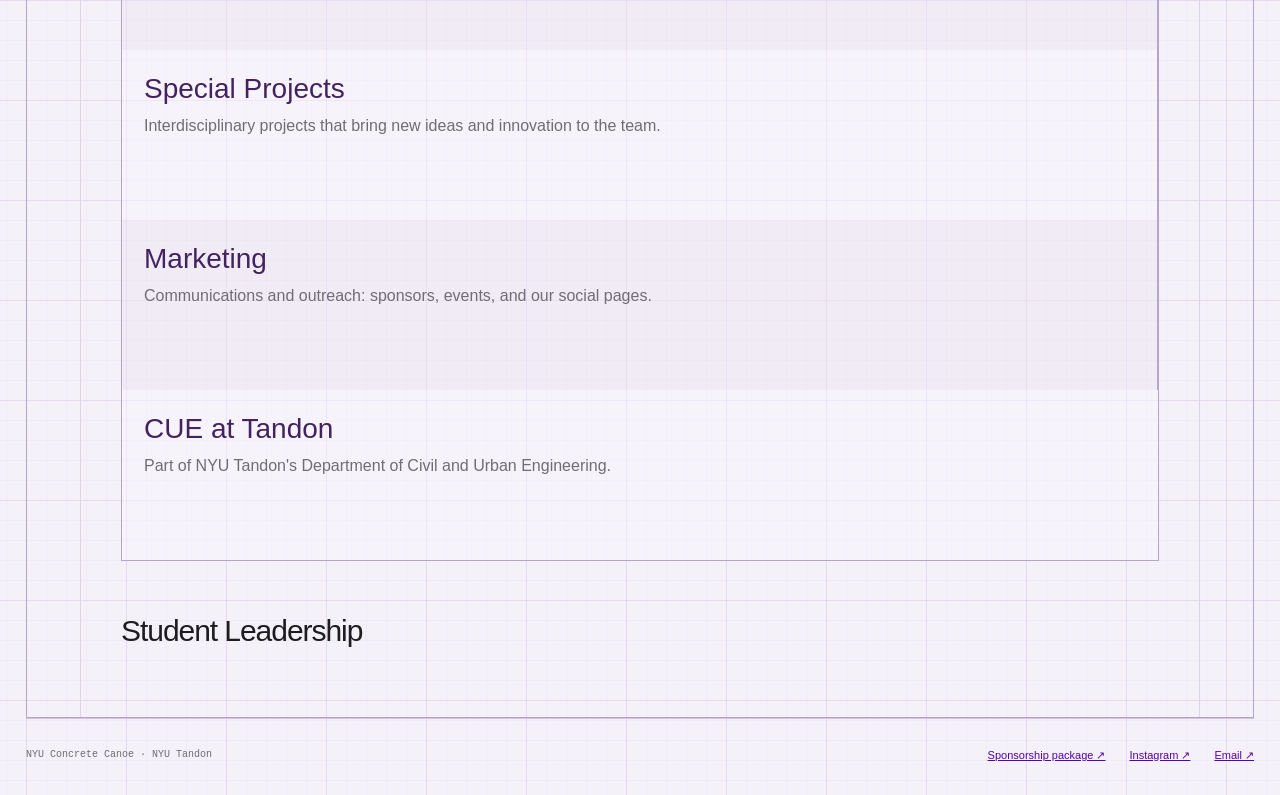
==== commit 6c32dd77: "Restructure homepage around team story and add engineering page" ====
--- a/about.html
+++ b/about.html
@@ -16,7 +16,8 @@
 
 
 <link rel="stylesheet" href="assets/css/redesign.css?v=7">
-<link rel="stylesheet" href="assets/css/blueprint.css?v=4">
+<link rel="stylesheet" href="assets/css/blueprint.css?v=8">
+<link rel="stylesheet" href="assets/css/story.css?v=1">
 </head>
 
 <body class="page-other">
@@ -24,14 +25,14 @@
     <a class="skip-link" href="#main">Skip to content</a>
 
     <!-- Navigation -->
-    <header class="site-header"><div class="institution"><span>NYU Tandon School of Engineering</span><span>New York, NY</span></div><div class="site-bar"><a class="site-brand" href="index.html"><img src="assets/img/logo_transparent.png" alt="NYU Concrete Canoe team logo" width="64" height="46"><span class="brand-title">Concrete Canoe<small>NYU Tandon · Civil &amp; Urban Engineering</small></span></a><nav class="site-nav" aria-label="Main navigation"><a href="index.html"><span class="nav-index" aria-hidden="true">01</span>Overview</a><a href="about.html" aria-current="page"><span class="nav-index" aria-hidden="true">02</span>The team</a><a href="timeline.html"><span class="nav-index" aria-hidden="true">03</span>Our history</a><a href="paddling-improvement.html"><span class="nav-index" aria-hidden="true">04</span>Paddling</a><a href="sponsors.html"><span class="nav-index" aria-hidden="true">05</span>Sponsors</a><a href="contact.html"><span class="nav-index" aria-hidden="true">06</span>Contact</a></nav><a class="site-join" href="mailto:nyuconcretecanoe@gmail.com">Get involved</a><details class="mobile-menu"><summary>Menu</summary><nav aria-label="Mobile navigation"><a href="index.html"><span class="nav-index" aria-hidden="true">01</span>Overview</a><a href="about.html" aria-current="page"><span class="nav-index" aria-hidden="true">02</span>The team</a><a href="timeline.html"><span class="nav-index" aria-hidden="true">03</span>Our history</a><a href="paddling-improvement.html"><span class="nav-index" aria-hidden="true">04</span>Paddling</a><a href="sponsors.html"><span class="nav-index" aria-hidden="true">05</span>Sponsors</a><a href="contact.html"><span class="nav-index" aria-hidden="true">06</span>Contact</a></nav></details></div></header>
+    <header class="site-header"><div class="institution"><span>NYU Tandon School of Engineering</span><span>New York, NY</span></div><div class="site-bar"><a class="site-brand" href="index.html"><img src="assets/img/logo_transparent.png" alt="NYU Concrete Canoe team logo" width="64" height="46"><span class="brand-title">Concrete Canoe<small>NYU Tandon · Civil &amp; Urban Engineering</small></span></a><nav class="site-nav" aria-label="Main navigation"><a href="index.html">Home</a><a href="engineering.html">Engineering</a><a href="about.html" aria-current="page">The team</a><a href="timeline.html">Our history</a><a href="paddling-improvement.html">Paddling</a><a href="sponsors.html">Sponsors</a><a href="contact.html">Contact</a></nav><a class="site-join" href="mailto:nyuconcretecanoe@gmail.com">Get involved</a><details class="mobile-menu"><summary>Menu</summary><nav aria-label="Mobile navigation"><a href="index.html">Home</a><a href="engineering.html">Engineering</a><a href="about.html" aria-current="page">The team</a><a href="timeline.html">Our history</a><a href="paddling-improvement.html">Paddling</a><a href="sponsors.html">Sponsors</a><a href="contact.html">Contact</a></nav></details></div></header>
 
     <main id="main">
         <!-- Hero Header (Top 2/3 transparent) -->
-        <section class="hero blueprint-hero"><div class="sheet-label">A-02 / Team & organization</div>
+        <section class="hero blueprint-hero">
             <h1>About Our Team</h1>
             <p>Innovation, Engineering, and Teamwork at NYU Tandon.</p>
-        <div class="sheet-hero-meta"><span>NYU Concrete Canoe</span><span>A-02</span></div></section>
+        </section>
 
         <!-- Parallax Content Screen -->
         <div class="parallax-section">
@@ -39,7 +40,7 @@
                 <!-- General Overview -->
                 <section style="margin-top: 4rem;">
                     <div class="card">
-                        <div class="sheet-label">01 / Organization</div><h2>Vertically Integrated Projects</h2>
+                        <h2>Vertically Integrated Projects</h2>
                         <p>Concrete Canoe is a Tandon <a
                                 href="https://engineering.nyu.edu/research/student-research/vertically-integrated-projects/vip-teams">VIP
                                 (Vertically Integrated Project)</a> that teaches students design through the
@@ -53,7 +54,7 @@
 
                 <!-- Subteams: muted purple blocks (see .puzzle-grid). -->
                 <section id="subteams">
-                    <div class="sheet-label">02 / Organization</div><h2>Our Subteams</h2>
+                    <h2>Our Subteams</h2>
                     <p class="subteams-lead">Small teams that lock together into one canoe.</p>
                     <div class="puzzle-grid">
                         <div class="puzzle-piece">
@@ -117,14 +118,14 @@
 
                 <!-- Faculty Advisor (filled from assets/data/team.json by team.js) -->
                 <section id="faculty" hidden>
-                    <div class="sheet-label">03 / Organization</div><h2>Faculty Advisor</h2>
+                    <h2>Faculty Advisor</h2>
                     <div style="max-width: 400px; margin: 0 auto;" id="faculty-container">
                     </div>
                 </section>
 
                 <!-- Leadership -->
                 <section id="leadership">
-                    <div class="sheet-label">04 / Organization</div><h2>Student Leadership</h2>
+                    <h2>Student Leadership</h2>
                     <div class="grid" id="team-container">
                     </div>
                 </section>
@@ -132,7 +133,7 @@
         </div>
     </main>
 
-    <div class="sheet-end"><span>NYU Tandon / Concrete Canoe</span><span>Team & organization</span><span>Sheet A-02</span></div><footer class="site-footer"><span>NYU Concrete Canoe · NYU Tandon</span><div><a href="assets/files/sponsorship.pdf" target="_blank" rel="noopener">Sponsorship package ↗</a><a href="https://www.instagram.com/nyuconcretecanoe/">Instagram ↗</a><a href="mailto:nyuconcretecanoe@gmail.com">Email ↗</a></div></footer>
+    <footer class="site-footer"><span>NYU Concrete Canoe · NYU Tandon</span><div><a href="assets/files/sponsorship.pdf" target="_blank" rel="noopener">Sponsorship package ↗</a><a href="https://www.instagram.com/nyuconcretecanoe/">Instagram ↗</a><a href="mailto:nyuconcretecanoe@gmail.com">Email ↗</a></div></footer>
 
 
     <script src="https://cdn.jsdelivr.net/npm/bootstrap@5.3.0/dist/js/bootstrap.bundle.min.js"></script>
--- a/assets/css/blueprint.css
+++ b/assets/css/blueprint.css
@@ -190,3 +190,11 @@
 @media(max-width:700px){.site-header{margin-inline:12px}.institution{padding-inline:10px;font-size:8px;letter-spacing:0}.site-brand{padding:10px;gap:8px}.site-brand img{width:44px;height:32px}.brand-title{font-size:14px}.brand-title small{font-size:7px;max-width:145px;line-height:1.4}.site-join{padding:10px;font-size:9px}.mobile-menu{padding-inline:10px}.mobile-menu summary{font-size:10px}.mobile-menu summary::after{margin-left:5px}.page-home .product-story,.page-other .blueprint-hero{margin-top:12px}}
 @media(max-width:380px){.brand-title small{max-width:112px;font-size:6px}.site-brand img{width:36px;height:28px}.site-brand{gap:6px;padding-inline:7px}.brand-title{font-size:13px}.site-join{padding-inline:8px;font-size:8px}}
 .site-nav a{flex:1}
+
+/* A CAD selection frame replaces the brand link's hover underline. */
+.site-brand{position:relative}
+.site-brand:hover,.site-brand:focus-visible{text-decoration:none}
+.site-brand::before{content:'';position:absolute;inset:5px;pointer-events:none;opacity:0;transform:scale(.95);transition:opacity 160ms ease,transform 180ms ease;background:linear-gradient(#5700ad,#5700ad) left top/10px 1px no-repeat,linear-gradient(#5700ad,#5700ad) left top/1px 10px no-repeat,linear-gradient(#5700ad,#5700ad) right top/10px 1px no-repeat,linear-gradient(#5700ad,#5700ad) right top/1px 10px no-repeat,linear-gradient(#5700ad,#5700ad) left bottom/10px 1px no-repeat,linear-gradient(#5700ad,#5700ad) left bottom/1px 10px no-repeat,linear-gradient(#5700ad,#5700ad) right bottom/10px 1px no-repeat,linear-gradient(#5700ad,#5700ad) right bottom/1px 10px no-repeat}
+.site-brand:focus-visible::before{opacity:1;transform:scale(1)}
+@media(hover:hover){.site-brand:hover::before{opacity:1;transform:scale(1)}}
+@media(prefers-reduced-motion:reduce){.site-brand::before{transition:none}}
--- a/assets/css/story.css
+++ b/assets/css/story.css
@@ -0,0 +1,184 @@
+/* A photographic homepage with natural section headings and room for the team story. */
+:root{--story-purple:#57068c;--story-ink:#25202b;--story-muted:#686170;--story-line:#cfc3da}
+body{color:var(--story-ink)}
+.site-nav a{gap:0;padding-block:22px;font-size:11px}
+.site-nav a[aria-current=page]{padding-bottom:22px}
+.site-brand small{max-width:200px}
+.site-nav a:hover{color:var(--story-purple)}
+/* Keep the drafting texture, without numbering every section or navigation item. */
+.sheet-label,.sheet-end,.sheet-hero-meta{display:none}
+.engineering article h3::before,.piece-body h3::before{content:none}
+.page-other .blueprint-hero{padding-bottom:42px;min-height:290px}
+.page-other .blueprint-hero h1{margin-top:0}
+.site-footer{border-top:1px solid var(--story-line);padding-top:28px}
+.story-home main section{margin:0}
+.story-home .photo-hero{position:relative;margin:16px 26px 0;min-height:530px;height:min(79svh,840px);overflow:hidden;background:#34393b;color:white;border:1px solid #7a7182}
+.photo-hero>img{position:absolute;inset:0;width:100%;height:100%;object-fit:cover;object-position:center 62%;display:block}
+.photo-hero::after{content:'';position:absolute;inset:0;background:linear-gradient(120deg,#101419a3 0%,#11141b38 50%,transparent 75%),linear-gradient(0deg,#13131b99,transparent 35%);pointer-events:none}
+.photo-hero-copy{position:relative;z-index:1;padding:clamp(32px,5vw,80px);max-width:1100px}
+.photo-hero .eyebrow{font:11px/1.5 var(--technical-font);text-transform:uppercase;letter-spacing:.13em;color:white;text-align:left;margin:0 0 24px}
+.photo-hero h1{font-size:clamp(48px,6.5vw,100px);font-weight:500;letter-spacing:-.055em;line-height:1.02;color:white;text-align:left;margin:0 0 20px}
+.photo-hero .hero-since{font-size:clamp(20px,2vw,30px);font-weight:400;color:#fff;text-align:left;margin:0}
+.hero-bottom{position:absolute;bottom:0;left:0;right:0;padding:24px clamp(32px,5vw,80px);display:flex;justify-content:space-between;align-items:center;gap:20px;z-index:1}
+.hero-bottom a,.hero-bottom span{font:11px var(--technical-font);color:#fff}
+.hero-bottom a{display:flex;gap:26px;align-items:center;border-bottom:1px solid #ffffff80;padding-bottom:9px}
+.hero-bottom a span{font-size:20px}
+.home-story{max-width:1240px;margin:0 auto;padding:0 48px}
+.story-home .home-story>section{padding:88px 0;border-bottom:1px solid var(--story-line)}
+.home-story h2,.engineering-story h2{font-size:clamp(36px,4.7vw,62px);font-weight:500;letter-spacing:-.045em;line-height:1.08;text-align:left;margin:0;color:var(--story-ink)}
+.home-story p,.engineering-story p{font-size:17px;line-height:1.75;text-align:left;color:var(--story-muted);font-weight:400}
+.home-story a.text-link,.engineering-story a.text-link{font-size:13px;font-weight:500;color:var(--story-purple);display:inline-flex;gap:20px;align-items:center;line-height:1.5}
+.text-link span{font-size:20px;font-weight:400}
+.value-section{display:grid;grid-template-columns:1fr 1fr;gap:70px;align-items:start}
+.value-copy p:first-child{font-size:20px;line-height:1.6;color:#463c4e;margin-top:0}
+.value-copy p{margin:0 0 20px}
+.section-topline{display:flex;justify-content:space-between;align-items:flex-end;gap:28px;margin-bottom:32px}
+.section-topline h2{font-size:clamp(32px,3.4vw,46px);max-width:720px}
+.section-topline .text-link{flex:none}
+.results-grid{margin:40px 0 0;display:grid;grid-template-columns:repeat(3,1fr);gap:0}
+.results-grid>div{display:flex;flex-direction:column-reverse;align-items:flex-start;justify-content:flex-end;border-left:1px solid var(--story-line);padding:0 32px}
+.results-grid>div:first-child{border-left:0;padding-left:0}
+.results-grid dt{font-size:14px;line-height:1.5;font-weight:400;color:var(--story-muted);margin-top:18px}
+.results-grid dt small{display:block;font:11px/1.5 var(--technical-font);margin-top:5px;color:#74677f}
+.results-grid dd{font-size:clamp(70px,8vw,116px);line-height:1;font-weight:500;letter-spacing:-.07em;color:var(--story-purple);margin:0}
+.results-grid dd span{font-size:.37em;vertical-align:top;line-height:1.7;letter-spacing:-.03em;margin-left:7px}
+.section-lead{max-width:660px;margin:0 0 40px}
+.innovation-grid{display:grid;grid-template-columns:repeat(3,minmax(0,1fr));gap:30px}
+.innovation-item{display:block;border-top:1px solid var(--story-line);padding-top:22px}
+.innovation-item:hover{text-decoration:none}
+.innovation-item h3{font-size:20px;line-height:1.25;letter-spacing:-.025em;text-align:left;font-weight:500;color:var(--story-ink);margin:22px 0 12px}
+.innovation-item h3 span{color:var(--story-purple)}
+.innovation-item p{font-size:15px;margin:0}
+.innovation-item:hover h3{color:var(--story-purple)}
+/* Schematic concept illustrations: no invented dimensions or measured results. */
+.innovation-diagram{height:140px;position:relative;display:flex;align-items:center;justify-content:center;gap:5px;background:#ece5f366;border:1px solid #cfc3da;background-image:linear-gradient(#57068c08 1px,transparent 1px),linear-gradient(90deg,#57068c08 1px,transparent 1px);background-size:16px 16px;overflow:hidden}
+.diagram-mold i{display:block;width:13%;height:45px;border:1px solid #795591;transform:skewY(-13deg);background:#e1d4eb66}
+.diagram-mold i:nth-child(1),.diagram-mold i:nth-child(5){height:25px}
+.diagram-mold i:nth-child(2),.diagram-mold i:nth-child(4){height:36px}
+.diagram-shell i{position:absolute;width:75%;height:52px;border:1px solid #795591;border-radius:0 0 65% 65%;border-top:0;transform:rotate(-5deg)}
+.diagram-shell i:nth-child(2){width:65%;height:42px;opacity:.55;top:42px}
+.diagram-shell i:nth-child(3){width:55%;height:32px;opacity:.3;top:42px}
+.diagram-mix i{display:block;position:absolute;width:21px;height:21px;border:1px solid #795591;background:#c8b3d966;border-radius:3px;transform:rotate(30deg)}
+.diagram-mix i:nth-child(1){left:22%;top:40%}.diagram-mix i:nth-child(2){left:39%;top:22%;width:29px;height:29px}.diagram-mix i:nth-child(3){left:47%;top:58%;width:18px;height:18px}.diagram-mix i:nth-child(4){left:64%;top:34%}.diagram-mix i:nth-child(5){left:70%;top:63%;width:12px;height:12px}.diagram-mix i:nth-child(6){left:30%;top:70%;width:12px;height:12px}.diagram-mix i:nth-child(7){left:54%;top:17%;width:10px;height:10px}
+.team-feature{display:grid;grid-template-columns:1.12fr 1fr;gap:58px;align-items:center}
+.team-feature figure{margin:0;min-width:0}
+.team-feature figure img{width:100%;height:450px;object-fit:cover;object-position:50% 63%;display:block;border:1px solid var(--story-line)}
+.team-feature figcaption,.engineering-photo figcaption{font:10px/1.7 var(--technical-font);color:#74677f;padding-top:12px;text-align:left}
+.team-feature-copy h2{margin-bottom:24px;font-size:clamp(34px,3.8vw,52px)}
+.team-feature-copy p{font-size:16px;margin:0 0 18px}
+.story-home .home-story>.people-preview{padding-top:36px;padding-bottom:48px}
+#home-team{display:grid;grid-template-columns:repeat(4,minmax(0,1fr));gap:26px;margin-bottom:28px}
+.person-preview{display:block;min-width:0}
+.person-preview:hover{text-decoration:none}
+.person-preview img{width:100%;height:200px;object-fit:cover;display:block;background:#e6e1e9;border:1px solid var(--story-line)}
+.person-preview h3{font-size:21px;font-weight:500;text-align:left;margin:16px 0 6px}
+.person-preview p{font-size:12px;line-height:1.5;margin:0}
+.person-preview:hover h3{color:var(--story-purple)}
+.home-story>.news-section{margin-top:0}
+.home-story #announcements{margin-bottom:24px}
+.home-story .news-heading h2{font-size:38px;line-height:1.2}
+.home-story .news-kicker{display:none}
+.home-story .news-card h3{font-size:21px}
+.home-story .news-card p{font-size:15px}
+.contact-feature{display:grid;grid-template-columns:1.2fr 1fr;gap:70px;align-items:start}
+.contact-feature h2{font-size:clamp(36px,4.5vw,60px);margin-bottom:25px}
+.contact-feature p{max-width:490px;margin:0 0 28px}
+.contact-feature .button{padding:14px 24px;font-size:13px;background:var(--story-purple)!important;border-radius:2px}
+.contact-options{display:flex;flex-direction:column}
+.contact-options a{font-size:14px;line-height:1.5;position:relative;border-bottom:1px solid var(--story-line);padding:18px 24px 18px 0;color:var(--story-ink)}
+.contact-options a:first-child{border-top:1px solid var(--story-line)}
+.contact-options a span{display:block;font-size:11px;color:var(--story-muted);margin-bottom:5px}
+.contact-options a b{font-weight:400;color:var(--story-purple);position:absolute;right:0;bottom:20px;font-size:19px}
+/* Full engineering destination follows the same editorial rhythm. */
+.page-engineering .blueprint-hero{margin:16px 26px 0;padding:60px 44px;min-height:0;border:1px solid var(--story-line);border-top:3px solid var(--story-purple);background:#ede6f255;text-shadow:none}
+.page-engineering .blueprint-hero h1{font-size:clamp(40px,5.5vw,76px);text-align:left;margin:0 0 24px;line-height:1.06;font-weight:500}
+.page-engineering .blueprint-hero p{font-size:18px;text-align:left;max-width:690px;margin:0}
+.engineering-story{max-width:1200px;margin:0 auto;padding:0 48px}
+.page-engineering .engineering-story>section{margin:0;padding:66px 0;border-bottom:1px solid var(--story-line)}
+.engineering-intro,.engineering-detail{display:grid;grid-template-columns:1fr 1fr;gap:65px;align-items:center}
+.engineering-intro h2{font-size:40px}
+.engineering-intro p{margin:0}
+.engineering-detail h2{font-size:34px;margin-bottom:22px}
+.engineering-detail p{font-size:16px;margin:0 0 18px}
+.detail-drawing .innovation-diagram{height:260px}
+.detail-drawing>p{font:10px var(--technical-font);text-align:left;padding-top:12px;margin:0;color:#74677f}
+.engineering-photo{margin:0}
+.engineering-photo img{display:block;width:100%;height:330px;object-fit:cover;border:1px solid var(--story-line)}
+.study-intro h2{font-size:38px;margin-bottom:20px}
+.study-intro p{max-width:700px;margin:0}
+.page-engineering .engineering-story>.product-story{padding:0;margin:28px 0 0;border:0;height:auto}
+.page-engineering .product-heading h1{font-size:48px}
+.page-engineering .product-sticky{min-height:0}
+.engineering-next{display:grid;grid-template-columns:1fr 1fr;gap:60px;align-items:center}
+.engineering-next h2{font-size:36px}
+.engineering-next>div{display:flex;flex-direction:column;align-items:flex-start;gap:20px}
+/* Existing destination pages retain content, with simpler headings. */
+.page-other .puzzle-piece h3::before{content:none}
+.page-other .puzzle-piece{min-height:170px}
+.page-other .sheet-label{display:none}
+@media(min-width:1500px){.home-story{max-width:1380px;padding-inline:60px}.photo-hero-copy{padding-left:max(80px,calc((100vw - 1260px)/2))}.hero-bottom{padding-left:max(80px,calc((100vw - 1260px)/2))}}
+@media(max-width:1100px) and (min-width:901px){.site-nav a{font-size:10px;padding-inline:8px}.site-brand small{max-width:145px}.site-brand img{width:44px}.site-brand{padding-inline:10px}.site-join{padding-inline:10px}.home-story{padding-inline:40px}.value-section,.contact-feature{gap:40px}.team-feature{gap:34px}}
+@media(max-width:900px){.section-topline{align-items:flex-start;flex-direction:column;gap:18px}.value-section{gap:35px}.team-feature{grid-template-columns:1fr;gap:32px}.team-feature figure img{height:390px}.team-feature-copy{max-width:650px}.innovation-grid{gap:20px}.innovation-item h3{font-size:19px}.contact-feature{gap:32px}.results-grid>div{padding-inline:22px}.engineering-detail,.engineering-intro{gap:30px}}
+@media(max-width:700px){
+ .story-home .photo-hero{margin:12px 12px 0;height:72svh;min-height:480px;max-height:680px}
+ .photo-hero>img{object-position:54% 55%}
+ .photo-hero-copy{padding:32px 24px}
+ .photo-hero h1{font-size:clamp(42px,9.6vw,64px);line-height:1.04;letter-spacing:-.045em}
+ .photo-hero .eyebrow{font-size:10px;margin-bottom:20px}
+ .photo-hero .hero-since{font-size:22px}
+ .hero-bottom{padding:20px 24px;gap:16px}
+ .hero-bottom a,.hero-bottom span{font-size:9px}
+ .hero-bottom a{gap:14px}
+ .home-story{padding:0 24px}
+ .story-home .home-story>section{padding:48px 0}
+ .value-section,.contact-feature{grid-template-columns:1fr;gap:26px}
+ .home-story h2{font-size:42px}
+ .value-copy p:first-child{font-size:18px}
+ .home-story p{font-size:16px}
+ .home-story .section-topline h2{font-size:32px}
+ .results-grid{gap:0;margin-top:28px}
+ .results-grid>div{padding-inline:12px}
+ .results-grid dd{font-size:62px}
+ .results-grid dt{font-size:11px;margin-top:12px}
+ .results-grid dt small{font-size:9px}
+ .results-grid dd span{margin-left:3px}
+ .innovation-grid{grid-template-columns:1fr;gap:30px}
+ .innovation-item{display:grid;grid-template-columns:100px 1fr;column-gap:18px;padding-top:20px}
+ .innovation-item .innovation-diagram{height:100px;grid-row:1/3;align-self:start}
+ .innovation-item h3{margin:0 0 10px;font-size:21px;line-height:1.2}
+ .innovation-item p{font-size:14px;line-height:1.6}
+ .diagram-mold{gap:3px}.diagram-mold i{height:32px}.diagram-mold i:nth-child(2),.diagram-mold i:nth-child(4){height:26px}.diagram-mold i:nth-child(1),.diagram-mold i:nth-child(5){height:18px}
+ .diagram-shell i{height:30px}.diagram-shell i:nth-child(2){height:25px;top:34px}.diagram-shell i:nth-child(3){height:20px;top:34px}
+ .diagram-mix i{width:12px;height:12px}.diagram-mix i:nth-child(2){width:16px;height:16px}
+ .team-feature figure img{height:300px}
+ .home-story .team-feature-copy h2{font-size:38px}
+ #home-team{grid-template-columns:repeat(2,minmax(0,1fr));gap:24px 18px}
+ .person-preview img{height:180px}
+ .person-preview h3{font-size:20px;margin-top:12px}
+ .person-preview p{font-size:11px}
+ .home-story .news-heading h2{font-size:32px}
+ .contact-options a{font-size:13px;overflow-wrap:anywhere}
+ .page-engineering .blueprint-hero{margin:12px 12px 0;padding:36px 24px}
+ .page-engineering .blueprint-hero h1{font-size:40px}
+ .page-engineering .blueprint-hero p{font-size:16px}
+ .engineering-story{padding:0 24px}
+ .engineering-intro,.engineering-detail,.engineering-next{grid-template-columns:1fr;gap:28px}
+ .page-engineering .engineering-story>section{padding:44px 0}
+ .engineering-story h2{font-size:32px}
+ .detail-drawing .innovation-diagram{height:180px}
+ .engineering-photo img{height:250px}
+ .page-engineering .product-heading h1{font-size:36px}
+ .page-engineering .product-heading{padding:24px 20px 0}
+ .page-engineering .product-render{height:300px}
+ .page-engineering .product-caption{font-size:10px;margin-inline:20px}
+ .page-engineering .drawing-title span{font-size:8px;padding:9px 7px}
+ .page-other .blueprint-hero{padding-bottom:32px;min-height:250px}
+}
+@media(max-width:370px){.home-story{padding-inline:20px}.results-grid dd{font-size:54px}.results-grid>div{padding-inline:9px}.innovation-item{grid-template-columns:80px 1fr}.innovation-item .innovation-diagram{height:85px}.person-preview img{height:160px}}
+.page-engineering .blueprint-hero{height:auto;display:block}
+.page-engineering .product-heading h2{font-size:48px;text-align:left;line-height:1.08;margin:12px 0 0;font-weight:500;letter-spacing:-.04em}
+@media(max-width:700px){.page-engineering .product-heading h2{font-size:36px}}
+
+/* Static hero: the supplied photo appears immediately. */
+.photo-hero>img{object-position:center;opacity:1;animation:none}
+.hero-photo-tools{display:flex;align-items:center}
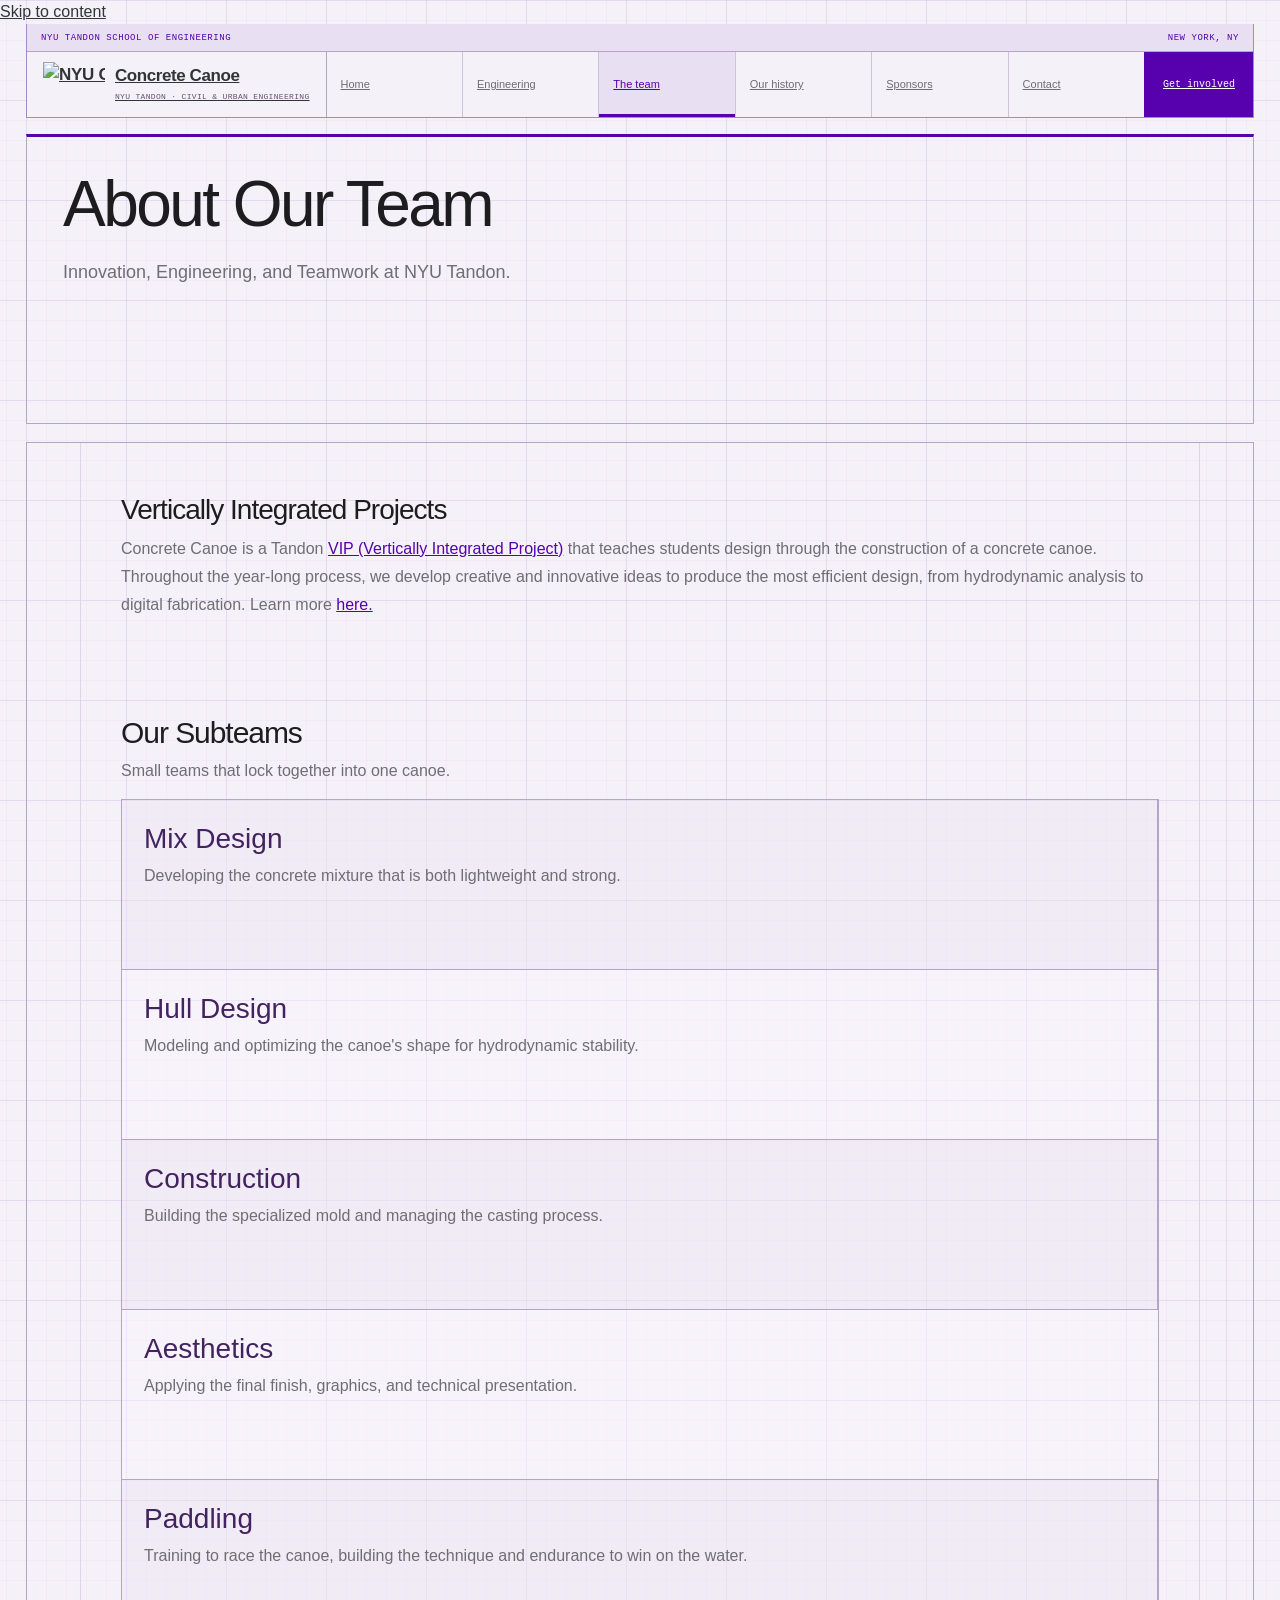
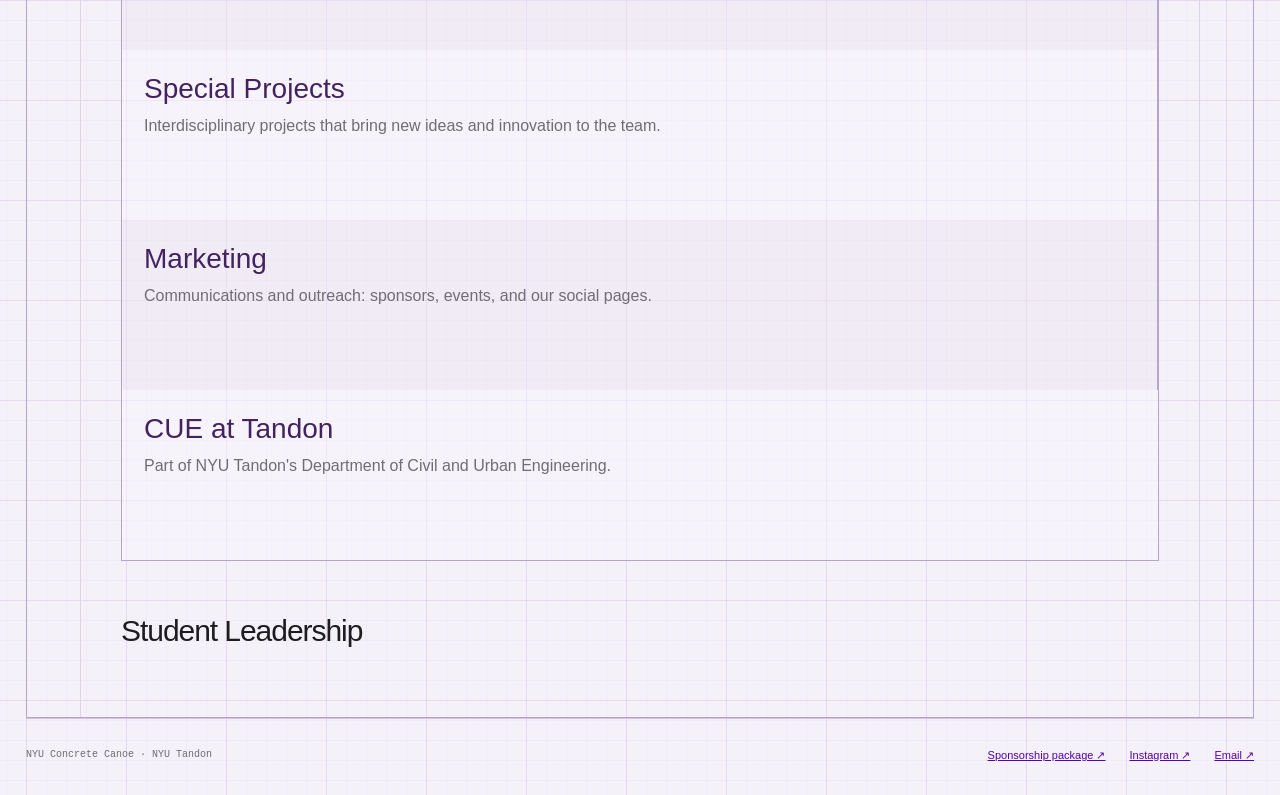
==== commit 347bd236: "Add scroll reveals and clarify sponsorship access" ====
--- a/about.html
+++ b/about.html
@@ -17,7 +17,7 @@
 
 <link rel="stylesheet" href="assets/css/redesign.css?v=7">
 <link rel="stylesheet" href="assets/css/blueprint.css?v=8">
-<link rel="stylesheet" href="assets/css/story.css?v=1">
+<link rel="stylesheet" href="assets/css/story.css?v=10">
 </head>
 
 <body class="page-other">
@@ -25,7 +25,7 @@
     <a class="skip-link" href="#main">Skip to content</a>
 
     <!-- Navigation -->
-    <header class="site-header"><div class="institution"><span>NYU Tandon School of Engineering</span><span>New York, NY</span></div><div class="site-bar"><a class="site-brand" href="index.html"><img src="assets/img/logo_transparent.png" alt="NYU Concrete Canoe team logo" width="64" height="46"><span class="brand-title">Concrete Canoe<small>NYU Tandon · Civil &amp; Urban Engineering</small></span></a><nav class="site-nav" aria-label="Main navigation"><a href="index.html">Home</a><a href="engineering.html">Engineering</a><a href="about.html" aria-current="page">The team</a><a href="timeline.html">Our history</a><a href="paddling-improvement.html">Paddling</a><a href="sponsors.html">Sponsors</a><a href="contact.html">Contact</a></nav><a class="site-join" href="mailto:nyuconcretecanoe@gmail.com">Get involved</a><details class="mobile-menu"><summary>Menu</summary><nav aria-label="Mobile navigation"><a href="index.html">Home</a><a href="engineering.html">Engineering</a><a href="about.html" aria-current="page">The team</a><a href="timeline.html">Our history</a><a href="paddling-improvement.html">Paddling</a><a href="sponsors.html">Sponsors</a><a href="contact.html">Contact</a></nav></details></div></header>
+    <header class="site-header"><div class="institution"><span>NYU Tandon School of Engineering</span><span>New York, NY</span></div><div class="site-bar"><a class="site-brand" href="index.html"><img src="assets/img/logo_transparent.png" alt="NYU Concrete Canoe team logo" width="64" height="46"><span class="brand-title">Concrete Canoe<small>NYU Tandon · Civil &amp; Urban Engineering</small></span></a><nav class="site-nav" aria-label="Main navigation"><a href="index.html">Home</a><a href="engineering.html">Engineering</a><a href="about.html" aria-current="page">The team</a><a href="timeline.html">Our history</a><a href="paddling-improvement.html" hidden>Paddling</a><a href="sponsors.html">Sponsors</a><a href="contact.html">Contact</a></nav><a class="site-join" href="mailto:nyuconcretecanoe@gmail.com">Get involved</a><details class="mobile-menu"><summary>Menu</summary><nav aria-label="Mobile navigation"><a href="index.html">Home</a><a href="engineering.html">Engineering</a><a href="about.html" aria-current="page">The team</a><a href="timeline.html">Our history</a><a href="paddling-improvement.html" hidden>Paddling</a><a href="sponsors.html">Sponsors</a><a href="contact.html">Contact</a></nav></details></div></header>
 
     <main id="main">
         <!-- Hero Header (Top 2/3 transparent) -->
@@ -138,6 +138,7 @@
 
     <script src="https://cdn.jsdelivr.net/npm/bootstrap@5.3.0/dist/js/bootstrap.bundle.min.js"></script>
     <script src="assets/js/team.js?v=3" defer></script>
+<script src="assets/js/scroll-reveals.js?v=3" defer></script>
 </body>
 
 </html>
--- a/assets/css/story.css
+++ b/assets/css/story.css
@@ -182,3 +182,34 @@
 /* Static hero: the supplied photo appears immediately. */
 .photo-hero>img{object-position:center;opacity:1;animation:none}
 .hero-photo-tools{display:flex;align-items:center}
+
+/* One neutral logo surface for both transparent and white-backed sponsor assets. */
+#sponsor-grid .card-front{background:#fff;padding:32px;backdrop-filter:none}
+#sponsor-grid .card-front img{display:block;width:100%;height:100%;max-width:100%;max-height:100%;object-fit:contain;background:#fff}
+@media(max-width:700px){#sponsor-grid .card-front{padding:28px}}
+
+.contact-quick-links{display:flex;align-items:center;justify-content:center;flex-wrap:wrap;gap:16px;margin-top:3rem}
+.contact-quick-links .sponsorship-download{display:inline-flex;align-items:center;justify-content:center;gap:10px;min-height:50px;padding:12px 18px;border-radius:2px;font-size:13px;line-height:1.4}
+.sponsorship-download small{font-size:10px;opacity:.8}
+@media(max-width:430px){.contact-quick-links .sponsorship-download{flex-basis:100%}}
+/* Temporarily retired feature: keep native hidden semantics above layout rules. */
+.site-nav a[hidden],.mobile-menu nav a[hidden],.engineering-detail[hidden]{display:none!important}
+
+/* Final values and captions are static by default; observers opt into motion. */
+.results-grid dd .result-visual,.results-grid dd .result-number{font-size:inherit;line-height:inherit;letter-spacing:inherit;vertical-align:baseline;margin:0;font-weight:inherit}
+.results-grid dd .result-number{font-variant-numeric:tabular-nums;display:inline-block;min-width:.65em}
+.results-grid dd .result-suffix{font-size:.37em;vertical-align:top;line-height:1.7;letter-spacing:-.03em;margin-left:7px}
+.has-drawing-rule{position:relative;border-bottom-color:transparent!important}
+.drawing-rule{position:absolute;display:block;left:0;bottom:-6px;width:100%;height:12px;pointer-events:none}
+.drawing-rule::before{content:'';position:absolute;left:0;right:0;top:5px;height:2px;background:#9470ad;transform-origin:left}
+.drawing-rule::after{content:'';position:absolute;top:3px;left:calc(100% - 2px);width:3px;height:6px;background:#795591}
+@media(prefers-reduced-motion:no-preference){
+ .drawing-rule.reveal-pending::before{transform:scaleX(0);transition:transform 1100ms cubic-bezier(.25,.45,.35,1)}
+ .drawing-rule.is-revealed::before{transform:scaleX(1)}
+ .drawing-rule.reveal-pending::after{left:0;opacity:0;transition:left 1100ms cubic-bezier(.25,.45,.35,1),opacity 150ms ease}
+ .drawing-rule.is-revealed::after{left:calc(100% - 2px);opacity:1}
+ .caption-reveal.reveal-pending{opacity:0;transform:translateY(6px);transition:opacity 450ms ease,transform 450ms ease}
+ .caption-reveal.is-revealed{opacity:1;transform:translateY(0)}
+}
+@media(prefers-reduced-motion:reduce){.drawing-rule,.drawing-rule::before,.drawing-rule::after,.caption-reveal{opacity:1!important;transform:none!important;transition:none!important}}
+@media(max-width:700px){.results-grid dd .result-suffix{margin-left:3px}}
